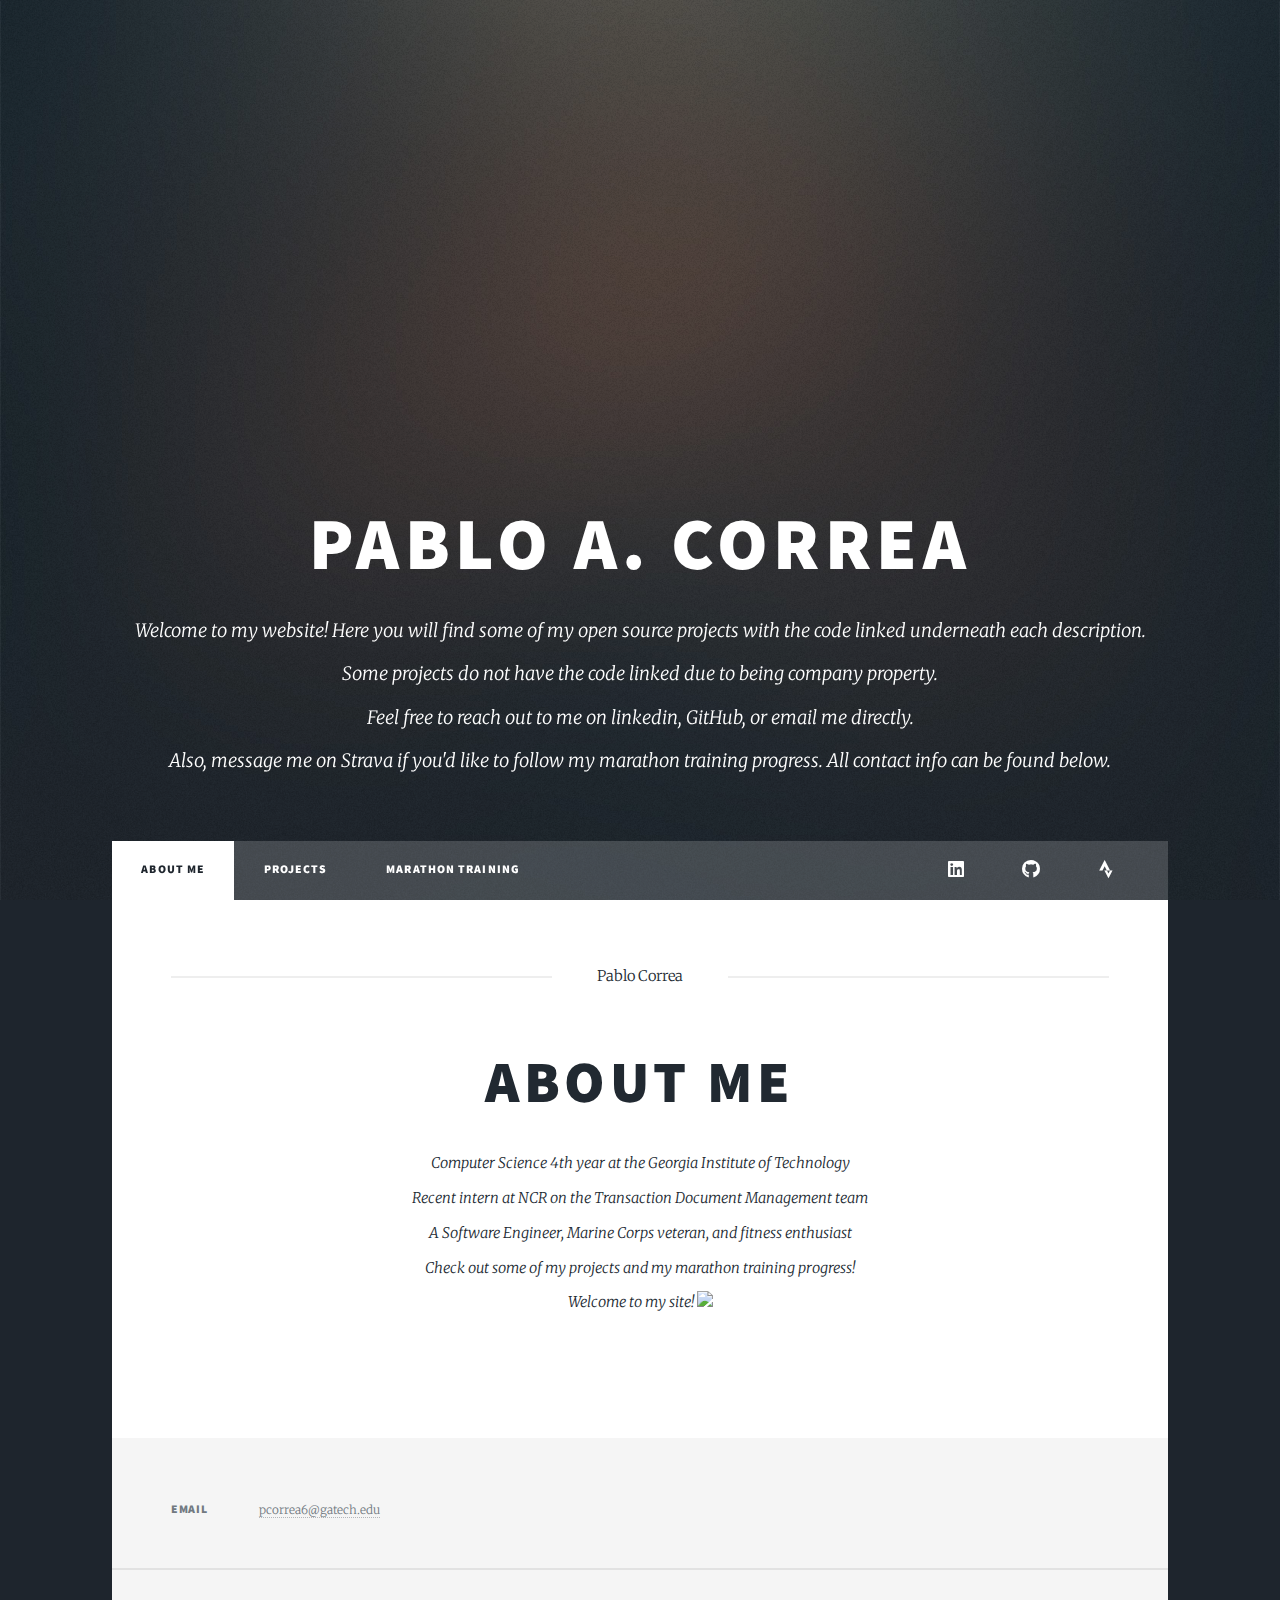
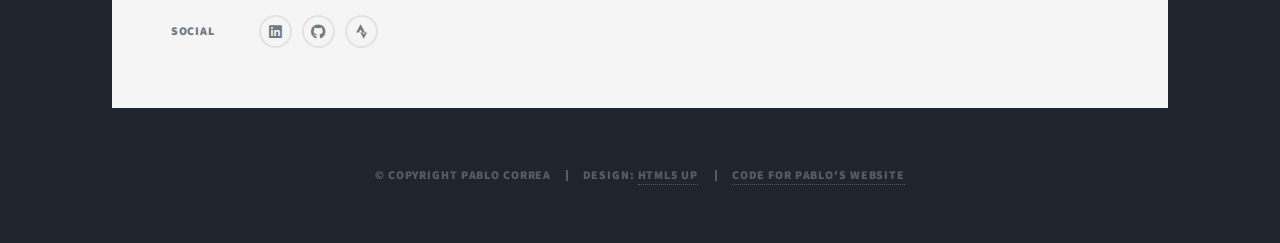
==== index.html @ 758f5866 "fix placement of snippet" ====
<!DOCTYPE HTML>
<!--
	Massively by HTML5 UP
	html5up.net | @ajlkn
	Free for personal and commercial use under the CCA 3.0 license (html5up.net/license)
-->
<html>
	<head>
		<title>Pablo Correa</title>
		<meta charset="utf-8" />
		<meta name="viewport" content="width=device-width, initial-scale=1, user-scalable=no" />
		<link rel="apple-touch-icon" sizes="180x180" href="images/Favicon/apple-touch-icon.png">
		<link rel="icon" type="image/png" sizes="32x32" href="images/Favicon/favicon-32x32.png">
		<link rel="icon" type="image/png" sizes="16x16" href="images/Favicon/favicon-16x16.png">
		<link rel="manifest" href="images/Favicon/site.webmanifest">
		<link rel="stylesheet" href="assets/css/main.css" />
		<noscript><link rel="stylesheet" href="assets/css/noscript.css" /></noscript>
	</head>
	<!-- Google tag (gtag.js) -->
<script async src="https://www.googletagmanager.com/gtag/js?id=G-QLB6ZJ953E"></script>
<script>
  window.dataLayer = window.dataLayer || [];
  function gtag(){dataLayer.push(arguments);}
  gtag('js', new Date());

  gtag('config', 'G-QLB6ZJ953E');
</script>
	<body class="is-preload">

		<!-- Wrapper -->
			<div id="wrapper" class="fade-in">

				<!-- Intro -->
					<div id="intro">
						<h1>Pablo A. Correa</h1>
						<p>Welcome to my website! Here you will find some of my open source projects with the code linked underneath each description.<br /> 
							Some projects do not have the code linked due to being company property. <br />
							Feel free to reach out to me on linkedin, GitHub, or email me directly. <br />
							Also, message me on Strava if you'd like to follow my marathon training progress. All contact info can be found below.
							</p>
					</div>

				<!-- Header -->
					<header id="header">
						
					</header>

				<!-- Nav -->
					<nav id="nav">
						<ul class="links">
							<li class="active"><a href="index.html">About Me</a></li>
							<li><a data-toggle="tab" href="Projects.html">Projects</a></li>
							<li><a data-toggle="tab" href="MarathonTraining.html">Marathon Training</a></li>
						</ul>
						<ul class="icons">
							<li><a href="https://www.linkedin.com/in/pablo-correa-67b4601b6/" class="icon brands fa-linkedin"><span class="label">LinkedIn</span></a></li>
							<li><a href="https://github.com/PCorrea1" class="icon brands fa-github"><span class="label">GitHub</span></a></li>
							<li><a href="https://www.strava.com/athletes/105768818" class="icon brands fa-strava"><span class="label">Strava</span></a></li>
							
						</ul>
					</nav>

				<!-- Main -->
					<div id="main">
						
							
						<!-- Featured Post -->
							<article class="post featured">
								<header class="major">
									<span class="date">Pablo Correa</span>
									<h2>About Me</a></h2>
									<p>Computer Science 4th year at the Georgia Institute of Technology<br />
									   Recent intern at NCR on the Transaction Document Management team<br/>
									   A Software Engineer, Marine Corps veteran, and fitness enthusiast<br/>
									   Check out some of my projects and my marathon training progress!<br/>
									   Welcome to my site! <img src="https://media.giphy.com/media/hvRJCLFzcasrR4ia7z/giphy.gif" width="30px"/>
									</p>
								</header>
							
							
					</div>

				<!-- Footer -->
					<footer id="footer">
						<section class="split contact">
							<section>
								<h3>Email</h3>
								<p><a href="#">pcorrea6@gatech.edu</a></p>
							</section>
							<section>
								<h3>Social</h3>
								<ul class="icons alt">
									<li><a href="https://www.linkedin.com/in/pablo-correa-67b4601b6/" class="icon brands fa-linkedin"><span class="label">LinkedIn</span></a></li>
									<li><a href="https://github.com/PCorrea1" class="icon brands fa-github"><span class="label">GitHub</span></a></li>
									<li><a href="https://www.strava.com/athletes/105768818" class="icon brands fa-strava"><span class="label">Strava</span></a></li>
									
								</ul>
							</section>
						</section>
					</footer>

				<!-- Copyright -->
					<div id="copyright">
						<ul><li>&copy; Copyright Pablo Correa</li><li>Design: <a href="https://html5up.net">HTML5 UP</a></li>
							<li><a href="https://github.com/PCorrea1/pablocorreajr.com">Code for Pablo's Website</a></li>
						</ul>
					</div>

			

		<!-- Scripts -->
			<script src="assets/js/jquery.min.js"></script>
			<script src="assets/js/jquery.scrollex.min.js"></script>
			<script src="assets/js/jquery.scrolly.min.js"></script>
			<script src="assets/js/browser.min.js"></script>
			<script src="assets/js/breakpoints.min.js"></script>
			<script src="assets/js/util.js"></script>
			<script src="assets/js/main.js"></script>
			<script src="assets/js/strava_api.js"></script>

	</body>
</html>
---- assets/css/main.css ----
@import url(fontawesome-all.min.css);
@import url("https://fonts.googleapis.com/css?family=Merriweather:300,700,300italic,700italic|Source+Sans+Pro:900");

/*
	Massively by HTML5 UP
	html5up.net | @ajlkn
	Free for personal and commercial use under the CCA 3.0 license (html5up.net/license)
*/

html, body, div, span, applet, object,
iframe, h1, h2, h3, h4, h5, h6, p, blockquote,
pre, a, abbr, acronym, address, big, cite,
code, del, dfn, em, img, ins, kbd, q, s, samp,
small, strike, strong, sub, sup, tt, var, b,
u, i, center, dl, dt, dd, ol, ul, li, fieldset,
form, label, legend, table, caption, tbody,
tfoot, thead, tr, th, td, article, aside,
canvas, details, embed, figure, figcaption,
footer, header, hgroup, menu, nav, output, ruby,
section, summary, time, mark, audio, video {
	margin: 0;
	padding: 0;
	border: 0;
	font-size: 100%;
	font: inherit;
	vertical-align: baseline;}

article, aside, details, figcaption, figure,
footer, header, hgroup, menu, nav, section {
	display: block;}

body {
	line-height: 1;
}

ol, ul {
	list-style: none;
}

blockquote, q {
	quotes: none;
}

	blockquote:before, blockquote:after, q:before, q:after {
		content: '';
		content: none;
	}

table {
	border-collapse: collapse;
	border-spacing: 0;
}

body {
	-webkit-text-size-adjust: none;
}

mark {
	background-color: transparent;
	color: inherit;
}

input::-moz-focus-inner {
	border: 0;
	padding: 0;
}

input, select, textarea {
	-moz-appearance: none;
	-webkit-appearance: none;
	-ms-appearance: none;
	appearance: none;
}

/* Basic */

	@-ms-viewport {
		width: device-width;
	}

	body {
		-ms-overflow-style: scrollbar;
	}

	@media screen and (max-width: 480px) {

		html, body {
			min-width: 320px;
		}

	}

	html {
		box-sizing: border-box;
	}

	*, *:before, *:after {
		box-sizing: inherit;
	}

	body {
		background-color: #1e252d;
	}
	
	.dark-mode {
		background-color: black;
		color: white;
	  }

		body.is-preload *, body.is-preload *:before, body.is-preload *:after {
			-moz-animation: none !important;
			-webkit-animation: none !important;
			-ms-animation: none !important;
			animation: none !important;
			-moz-transition: none !important;
			-webkit-transition: none !important;
			-ms-transition: none !important;
			transition: none !important;
		}

/* Type */

	html {
		font-size: 16pt;
	}

		@media screen and (max-width: 1680px) {

			html {
				font-size: 12pt;
			}

		}

		@media screen and (max-width: 1280px) {

			html {
				font-size: 11pt;
			}

		}

		@media screen and (max-width: 360px) {

			html {
				font-size: 10pt;
			}

		}

	body {
		color: #212931;
	}

	body, input, select, textarea {
		font-family: "Merriweather", Georgia, serif;
		font-weight: 300;
		font-size: 1rem;
		line-height: 2.375;
	}

	a {
		-moz-transition: color 0.2s ease-in-out, background-color 0.2s ease-in-out, border-color 0.2s ease-in-out, box-shadow 0.2s ease-in-out;
		-webkit-transition: color 0.2s ease-in-out, background-color 0.2s ease-in-out, border-color 0.2s ease-in-out, box-shadow 0.2s ease-in-out;
		-ms-transition: color 0.2s ease-in-out, background-color 0.2s ease-in-out, border-color 0.2s ease-in-out, box-shadow 0.2s ease-in-out;
		transition: color 0.2s ease-in-out, background-color 0.2s ease-in-out, border-color 0.2s ease-in-out, box-shadow 0.2s ease-in-out;
		border-bottom: dotted 1px;
		text-decoration: none;
	}

		a:hover {
			border-bottom-color: transparent;
		}

	strong, b {
		font-weight: 600;
	}

	em, i {
		font-style: italic;
	}

	p {
		text-align: justify;
		margin: 0 0 2rem 0;
	}

	h1, h2, h3, h4, h5, h6 {
		font-family: "Source Sans Pro", Helvetica, sans-serif;
		font-weight: 900;
		line-height: 1.5;
		letter-spacing: 0.075em;
		text-transform: uppercase;
		margin: 0 0 1rem 0;
	}

		h1 a, h2 a, h3 a, h4 a, h5 a, h6 a {
			border-bottom: 0;
			color: inherit;
			text-decoration: none;
		}

	h1 {
		font-size: 4rem;
		line-height: 1.1;
		margin: 0 0 2rem 0;
	}

	h2 {
		font-size: 1.75rem;
		line-height: 1.3;
		margin: 0 0 1.5rem 0;
	}

	h3 {
		font-size: 1.25rem;
		margin: 0 0 1.5rem 0;
	}

	h4 {
		font-size: 1rem;
	}

	h5 {
		font-size: 0.9rem;
	}

	h6 {
		font-size: 0.8rem;
	}

	sub {
		font-size: 0.8rem;
		position: relative;
		top: 0.5rem;
	}

	sup {
		font-size: 0.8rem;
		position: relative;
		top: -0.5rem;
	}

	blockquote {
		border-left: solid 4px;
		font-style: italic;
		margin: 0 0 2rem 0;
		padding: 0.5rem 0 0.5rem 2rem;
	}

	code {
		border: solid 2px;
		font-family: "Courier New", monospace;
		font-size: 0.9rem;
		margin: 0 0.25rem;
		padding: 0.25rem 0.65rem;
	}

	pre {
		-webkit-overflow-scrolling: touch;
		font-family: "Courier New", monospace;
		font-size: 0.9rem;
		margin: 0 0 2rem 0;
	}

		pre code {
			display: block;
			line-height: 1.75;
			padding: 1rem 1.5rem;
			overflow-x: auto;
		}

	hr {
		border: 0;
		border-bottom: solid 2px;
		margin: 3rem 0;
	}

		hr.major {
			margin: 5rem 0;
		}

	.align-left {
		text-align: left;
	}

	.align-center {
		text-align: center;
	}

	.align-right {
		text-align: right;
	}

	input, select, textarea {
		color: #212931;
	}

	a {
		color: #212931;
		border-bottom-color: rgba(33, 41, 49, 0.5);
	}

		a:hover {
			border-bottom-color: transparent;
			color: #18bfef !important;
		}

	strong, b {
		color: #212931;
	}

	h1, h2, h3, h4, h5, h6 {
		color: #212931;
	}

	blockquote {
		border-left-color: #eeeeee;
	}

	code {
		background: rgba(220, 220, 220, 0.25);
		border-color: #eeeeee;
	}

	hr {
		border-bottom-color: #eeeeee;
	}

/* Row */

	.row {
		display: flex;
		flex-wrap: wrap;
		box-sizing: border-box;
		align-items: stretch;
	}

		.row > * {
			box-sizing: border-box;
		}

		.row.gtr-uniform > * > :last-child {
			margin-bottom: 0;
		}

		.row.aln-left {
			justify-content: flex-start;
		}

		.row.aln-center {
			justify-content: center;
		}

		.row.aln-right {
			justify-content: flex-end;
		}

		.row.aln-top {
			align-items: flex-start;
		}

		.row.aln-middle {
			align-items: center;
		}

		.row.aln-bottom {
			align-items: flex-end;
		}

		.row > .imp {
			order: -1;
		}

		.row > .col-1 {
			width: 8.33333%;
		}

		.row > .off-1 {
			margin-left: 8.33333%;
		}

		.row > .col-2 {
			width: 16.66667%;
		}

		.row > .off-2 {
			margin-left: 16.66667%;
		}

		.row > .col-3 {
			width: 25%;
		}

		.row > .off-3 {
			margin-left: 25%;
		}

		.row > .col-4 {
			width: 33.33333%;
		}

		.row > .off-4 {
			margin-left: 33.33333%;
		}

		.row > .col-5 {
			width: 41.66667%;
		}

		.row > .off-5 {
			margin-left: 41.66667%;
		}

		.row > .col-6 {
			width: 50%;
		}

		.row > .off-6 {
			margin-left: 50%;
		}

		.row > .col-7 {
			width: 58.33333%;
		}

		.row > .off-7 {
			margin-left: 58.33333%;
		}

		.row > .col-8 {
			width: 66.66667%;
		}

		.row > .off-8 {
			margin-left: 66.66667%;
		}

		.row > .col-9 {
			width: 75%;
		}

		.row > .off-9 {
			margin-left: 75%;
		}

		.row > .col-10 {
			width: 83.33333%;
		}

		.row > .off-10 {
			margin-left: 83.33333%;
		}

		.row > .col-11 {
			width: 91.66667%;
		}

		.row > .off-11 {
			margin-left: 91.66667%;
		}

		.row > .col-12 {
			width: 100%;
		}

		.row > .off-12 {
			margin-left: 100%;
		}

		.row.gtr-0 {
			margin-top: 0;
			margin-left: 0rem;
		}

			.row.gtr-0 > * {
				padding: 0 0 0 0rem;
			}

			.row.gtr-0.gtr-uniform {
				margin-top: 0rem;
			}

				.row.gtr-0.gtr-uniform > * {
					padding-top: 0rem;
				}

		.row.gtr-25 {
			margin-top: 0;
			margin-left: -0.375rem;
		}

			.row.gtr-25 > * {
				padding: 0 0 0 0.375rem;
			}

			.row.gtr-25.gtr-uniform {
				margin-top: -0.375rem;
			}

				.row.gtr-25.gtr-uniform > * {
					padding-top: 0.375rem;
				}

		.row.gtr-50 {
			margin-top: 0;
			margin-left: -0.75rem;
		}

			.row.gtr-50 > * {
				padding: 0 0 0 0.75rem;
			}

			.row.gtr-50.gtr-uniform {
				margin-top: -0.75rem;
			}

				.row.gtr-50.gtr-uniform > * {
					padding-top: 0.75rem;
				}

		.row {
			margin-top: 0;
			margin-left: -1.5rem;
		}

			.row > * {
				padding: 0 0 0 1.5rem;
			}

			.row.gtr-uniform {
				margin-top: -1.5rem;
			}

				.row.gtr-uniform > * {
					padding-top: 1.5rem;
				}

		.row.gtr-150 {
			margin-top: 0;
			margin-left: -2.25rem;
		}

			.row.gtr-150 > * {
				padding: 0 0 0 2.25rem;
			}

			.row.gtr-150.gtr-uniform {
				margin-top: -2.25rem;
			}

				.row.gtr-150.gtr-uniform > * {
					padding-top: 2.25rem;
				}

		.row.gtr-200 {
			margin-top: 0;
			margin-left: -3rem;
		}

			.row.gtr-200 > * {
				padding: 0 0 0 3rem;
			}

			.row.gtr-200.gtr-uniform {
				margin-top: -3rem;
			}

				.row.gtr-200.gtr-uniform > * {
					padding-top: 3rem;
				}

		@media screen and (max-width: 1680px) {

			.row {
				display: flex;
				flex-wrap: wrap;
				box-sizing: border-box;
				align-items: stretch;
			}

				.row > * {
					box-sizing: border-box;
				}

				.row.gtr-uniform > * > :last-child {
					margin-bottom: 0;
				}

				.row.aln-left {
					justify-content: flex-start;
				}

				.row.aln-center {
					justify-content: center;
				}

				.row.aln-right {
					justify-content: flex-end;
				}

				.row.aln-top {
					align-items: flex-start;
				}

				.row.aln-middle {
					align-items: center;
				}

				.row.aln-bottom {
					align-items: flex-end;
				}

				.row > .imp-xlarge {
					order: -1;
				}

				.row > .col-1-xlarge {
					width: 8.33333%;
				}

				.row > .off-1-xlarge {
					margin-left: 8.33333%;
				}

				.row > .col-2-xlarge {
					width: 16.66667%;
				}

				.row > .off-2-xlarge {
					margin-left: 16.66667%;
				}

				.row > .col-3-xlarge {
					width: 25%;
				}

				.row > .off-3-xlarge {
					margin-left: 25%;
				}

				.row > .col-4-xlarge {
					width: 33.33333%;
				}

				.row > .off-4-xlarge {
					margin-left: 33.33333%;
				}

				.row > .col-5-xlarge {
					width: 41.66667%;
				}

				.row > .off-5-xlarge {
					margin-left: 41.66667%;
				}

				.row > .col-6-xlarge {
					width: 50%;
				}

				.row > .off-6-xlarge {
					margin-left: 50%;
				}

				.row > .col-7-xlarge {
					width: 58.33333%;
				}

				.row > .off-7-xlarge {
					margin-left: 58.33333%;
				}

				.row > .col-8-xlarge {
					width: 66.66667%;
				}

				.row > .off-8-xlarge {
					margin-left: 66.66667%;
				}

				.row > .col-9-xlarge {
					width: 75%;
				}

				.row > .off-9-xlarge {
					margin-left: 75%;
				}

				.row > .col-10-xlarge {
					width: 83.33333%;
				}

				.row > .off-10-xlarge {
					margin-left: 83.33333%;
				}

				.row > .col-11-xlarge {
					width: 91.66667%;
				}

				.row > .off-11-xlarge {
					margin-left: 91.66667%;
				}

				.row > .col-12-xlarge {
					width: 100%;
				}

				.row > .off-12-xlarge {
					margin-left: 100%;
				}

				.row.gtr-0 {
					margin-top: 0;
					margin-left: 0rem;
				}

					.row.gtr-0 > * {
						padding: 0 0 0 0rem;
					}

					.row.gtr-0.gtr-uniform {
						margin-top: 0rem;
					}

						.row.gtr-0.gtr-uniform > * {
							padding-top: 0rem;
						}

				.row.gtr-25 {
					margin-top: 0;
					margin-left: -0.375rem;
				}

					.row.gtr-25 > * {
						padding: 0 0 0 0.375rem;
					}

					.row.gtr-25.gtr-uniform {
						margin-top: -0.375rem;
					}

						.row.gtr-25.gtr-uniform > * {
							padding-top: 0.375rem;
						}

				.row.gtr-50 {
					margin-top: 0;
					margin-left: -0.75rem;
				}

					.row.gtr-50 > * {
						padding: 0 0 0 0.75rem;
					}

					.row.gtr-50.gtr-uniform {
						margin-top: -0.75rem;
					}

						.row.gtr-50.gtr-uniform > * {
							padding-top: 0.75rem;
						}

				.row {
					margin-top: 0;
					margin-left: -1.5rem;
				}

					.row > * {
						padding: 0 0 0 1.5rem;
					}

					.row.gtr-uniform {
						margin-top: -1.5rem;
					}

						.row.gtr-uniform > * {
							padding-top: 1.5rem;
						}

				.row.gtr-150 {
					margin-top: 0;
					margin-left: -2.25rem;
				}

					.row.gtr-150 > * {
						padding: 0 0 0 2.25rem;
					}

					.row.gtr-150.gtr-uniform {
						margin-top: -2.25rem;
					}

						.row.gtr-150.gtr-uniform > * {
							padding-top: 2.25rem;
						}

				.row.gtr-200 {
					margin-top: 0;
					margin-left: -3rem;
				}

					.row.gtr-200 > * {
						padding: 0 0 0 3rem;
					}

					.row.gtr-200.gtr-uniform {
						margin-top: -3rem;
					}

						.row.gtr-200.gtr-uniform > * {
							padding-top: 3rem;
						}

		}

		@media screen and (max-width: 1280px) {

			.row {
				display: flex;
				flex-wrap: wrap;
				box-sizing: border-box;
				align-items: stretch;
			}

				.row > * {
					box-sizing: border-box;
				}

				.row.gtr-uniform > * > :last-child {
					margin-bottom: 0;
				}

				.row.aln-left {
					justify-content: flex-start;
				}

				.row.aln-center {
					justify-content: center;
				}

				.row.aln-right {
					justify-content: flex-end;
				}

				.row.aln-top {
					align-items: flex-start;
				}

				.row.aln-middle {
					align-items: center;
				}

				.row.aln-bottom {
					align-items: flex-end;
				}

				.row > .imp-large {
					order: -1;
				}

				.row > .col-1-large {
					width: 8.33333%;
				}

				.row > .off-1-large {
					margin-left: 8.33333%;
				}

				.row > .col-2-large {
					width: 16.66667%;
				}

				.row > .off-2-large {
					margin-left: 16.66667%;
				}

				.row > .col-3-large {
					width: 25%;
				}

				.row > .off-3-large {
					margin-left: 25%;
				}

				.row > .col-4-large {
					width: 33.33333%;
				}

				.row > .off-4-large {
					margin-left: 33.33333%;
				}

				.row > .col-5-large {
					width: 41.66667%;
				}

				.row > .off-5-large {
					margin-left: 41.66667%;
				}

				.row > .col-6-large {
					width: 50%;
				}

				.row > .off-6-large {
					margin-left: 50%;
				}

				.row > .col-7-large {
					width: 58.33333%;
				}

				.row > .off-7-large {
					margin-left: 58.33333%;
				}

				.row > .col-8-large {
					width: 66.66667%;
				}

				.row > .off-8-large {
					margin-left: 66.66667%;
				}

				.row > .col-9-large {
					width: 75%;
				}

				.row > .off-9-large {
					margin-left: 75%;
				}

				.row > .col-10-large {
					width: 83.33333%;
				}

				.row > .off-10-large {
					margin-left: 83.33333%;
				}

				.row > .col-11-large {
					width: 91.66667%;
				}

				.row > .off-11-large {
					margin-left: 91.66667%;
				}

				.row > .col-12-large {
					width: 100%;
				}

				.row > .off-12-large {
					margin-left: 100%;
				}

				.row.gtr-0 {
					margin-top: 0;
					margin-left: 0rem;
				}

					.row.gtr-0 > * {
						padding: 0 0 0 0rem;
					}

					.row.gtr-0.gtr-uniform {
						margin-top: 0rem;
					}

						.row.gtr-0.gtr-uniform > * {
							padding-top: 0rem;
						}

				.row.gtr-25 {
					margin-top: 0;
					margin-left: -0.375rem;
				}

					.row.gtr-25 > * {
						padding: 0 0 0 0.375rem;
					}

					.row.gtr-25.gtr-uniform {
						margin-top: -0.375rem;
					}

						.row.gtr-25.gtr-uniform > * {
							padding-top: 0.375rem;
						}

				.row.gtr-50 {
					margin-top: 0;
					margin-left: -0.75rem;
				}

					.row.gtr-50 > * {
						padding: 0 0 0 0.75rem;
					}

					.row.gtr-50.gtr-uniform {
						margin-top: -0.75rem;
					}

						.row.gtr-50.gtr-uniform > * {
							padding-top: 0.75rem;
						}

				.row {
					margin-top: 0;
					margin-left: -1.5rem;
				}

					.row > * {
						padding: 0 0 0 1.5rem;
					}

					.row.gtr-uniform {
						margin-top: -1.5rem;
					}

						.row.gtr-uniform > * {
							padding-top: 1.5rem;
						}

				.row.gtr-150 {
					margin-top: 0;
					margin-left: -2.25rem;
				}

					.row.gtr-150 > * {
						padding: 0 0 0 2.25rem;
					}

					.row.gtr-150.gtr-uniform {
						margin-top: -2.25rem;
					}

						.row.gtr-150.gtr-uniform > * {
							padding-top: 2.25rem;
						}

				.row.gtr-200 {
					margin-top: 0;
					margin-left: -3rem;
				}

					.row.gtr-200 > * {
						padding: 0 0 0 3rem;
					}

					.row.gtr-200.gtr-uniform {
						margin-top: -3rem;
					}

						.row.gtr-200.gtr-uniform > * {
							padding-top: 3rem;
						}

		}

		@media screen and (max-width: 980px) {

			.row {
				display: flex;
				flex-wrap: wrap;
				box-sizing: border-box;
				align-items: stretch;
			}

				.row > * {
					box-sizing: border-box;
				}

				.row.gtr-uniform > * > :last-child {
					margin-bottom: 0;
				}

				.row.aln-left {
					justify-content: flex-start;
				}

				.row.aln-center {
					justify-content: center;
				}

				.row.aln-right {
					justify-content: flex-end;
				}

				.row.aln-top {
					align-items: flex-start;
				}

				.row.aln-middle {
					align-items: center;
				}

				.row.aln-bottom {
					align-items: flex-end;
				}

				.row > .imp-medium {
					order: -1;
				}

				.row > .col-1-medium {
					width: 8.33333%;
				}

				.row > .off-1-medium {
					margin-left: 8.33333%;
				}

				.row > .col-2-medium {
					width: 16.66667%;
				}

				.row > .off-2-medium {
					margin-left: 16.66667%;
				}

				.row > .col-3-medium {
					width: 25%;
				}

				.row > .off-3-medium {
					margin-left: 25%;
				}

				.row > .col-4-medium {
					width: 33.33333%;
				}

				.row > .off-4-medium {
					margin-left: 33.33333%;
				}

				.row > .col-5-medium {
					width: 41.66667%;
				}

				.row > .off-5-medium {
					margin-left: 41.66667%;
				}

				.row > .col-6-medium {
					width: 50%;
				}

				.row > .off-6-medium {
					margin-left: 50%;
				}

				.row > .col-7-medium {
					width: 58.33333%;
				}

				.row > .off-7-medium {
					margin-left: 58.33333%;
				}

				.row > .col-8-medium {
					width: 66.66667%;
				}

				.row > .off-8-medium {
					margin-left: 66.66667%;
				}

				.row > .col-9-medium {
					width: 75%;
				}

				.row > .off-9-medium {
					margin-left: 75%;
				}

				.row > .col-10-medium {
					width: 83.33333%;
				}

				.row > .off-10-medium {
					margin-left: 83.33333%;
				}

				.row > .col-11-medium {
					width: 91.66667%;
				}

				.row > .off-11-medium {
					margin-left: 91.66667%;
				}

				.row > .col-12-medium {
					width: 100%;
				}

				.row > .off-12-medium {
					margin-left: 100%;
				}

				.row.gtr-0 {
					margin-top: 0;
					margin-left: 0rem;
				}

					.row.gtr-0 > * {
						padding: 0 0 0 0rem;
					}

					.row.gtr-0.gtr-uniform {
						margin-top: 0rem;
					}

						.row.gtr-0.gtr-uniform > * {
							padding-top: 0rem;
						}

				.row.gtr-25 {
					margin-top: 0;
					margin-left: -0.375rem;
				}

					.row.gtr-25 > * {
						padding: 0 0 0 0.375rem;
					}

					.row.gtr-25.gtr-uniform {
						margin-top: -0.375rem;
					}

						.row.gtr-25.gtr-uniform > * {
							padding-top: 0.375rem;
						}

				.row.gtr-50 {
					margin-top: 0;
					margin-left: -0.75rem;
				}

					.row.gtr-50 > * {
						padding: 0 0 0 0.75rem;
					}

					.row.gtr-50.gtr-uniform {
						margin-top: -0.75rem;
					}

						.row.gtr-50.gtr-uniform > * {
							padding-top: 0.75rem;
						}

				.row {
					margin-top: 0;
					margin-left: -1.5rem;
				}

					.row > * {
						padding: 0 0 0 1.5rem;
					}

					.row.gtr-uniform {
						margin-top: -1.5rem;
					}

						.row.gtr-uniform > * {
							padding-top: 1.5rem;
						}

				.row.gtr-150 {
					margin-top: 0;
					margin-left: -2.25rem;
				}

					.row.gtr-150 > * {
						padding: 0 0 0 2.25rem;
					}

					.row.gtr-150.gtr-uniform {
						margin-top: -2.25rem;
					}

						.row.gtr-150.gtr-uniform > * {
							padding-top: 2.25rem;
						}

				.row.gtr-200 {
					margin-top: 0;
					margin-left: -3rem;
				}

					.row.gtr-200 > * {
						padding: 0 0 0 3rem;
					}

					.row.gtr-200.gtr-uniform {
						margin-top: -3rem;
					}

						.row.gtr-200.gtr-uniform > * {
							padding-top: 3rem;
						}

		}

		@media screen and (max-width: 736px) {

			.row {
				display: flex;
				flex-wrap: wrap;
				box-sizing: border-box;
				align-items: stretch;
			}

				.row > * {
					box-sizing: border-box;
				}

				.row.gtr-uniform > * > :last-child {
					margin-bottom: 0;
				}

				.row.aln-left {
					justify-content: flex-start;
				}

				.row.aln-center {
					justify-content: center;
				}

				.row.aln-right {
					justify-content: flex-end;
				}

				.row.aln-top {
					align-items: flex-start;
				}

				.row.aln-middle {
					align-items: center;
				}

				.row.aln-bottom {
					align-items: flex-end;
				}

				.row > .imp-small {
					order: -1;
				}

				.row > .col-1-small {
					width: 8.33333%;
				}

				.row > .off-1-small {
					margin-left: 8.33333%;
				}

				.row > .col-2-small {
					width: 16.66667%;
				}

				.row > .off-2-small {
					margin-left: 16.66667%;
				}

				.row > .col-3-small {
					width: 25%;
				}

				.row > .off-3-small {
					margin-left: 25%;
				}

				.row > .col-4-small {
					width: 33.33333%;
				}

				.row > .off-4-small {
					margin-left: 33.33333%;
				}

				.row > .col-5-small {
					width: 41.66667%;
				}

				.row > .off-5-small {
					margin-left: 41.66667%;
				}

				.row > .col-6-small {
					width: 50%;
				}

				.row > .off-6-small {
					margin-left: 50%;
				}

				.row > .col-7-small {
					width: 58.33333%;
				}

				.row > .off-7-small {
					margin-left: 58.33333%;
				}

				.row > .col-8-small {
					width: 66.66667%;
				}

				.row > .off-8-small {
					margin-left: 66.66667%;
				}

				.row > .col-9-small {
					width: 75%;
				}

				.row > .off-9-small {
					margin-left: 75%;
				}

				.row > .col-10-small {
					width: 83.33333%;
				}

				.row > .off-10-small {
					margin-left: 83.33333%;
				}

				.row > .col-11-small {
					width: 91.66667%;
				}

				.row > .off-11-small {
					margin-left: 91.66667%;
				}

				.row > .col-12-small {
					width: 100%;
				}

				.row > .off-12-small {
					margin-left: 100%;
				}

				.row.gtr-0 {
					margin-top: 0;
					margin-left: 0rem;
				}

					.row.gtr-0 > * {
						padding: 0 0 0 0rem;
					}

					.row.gtr-0.gtr-uniform {
						margin-top: 0rem;
					}

						.row.gtr-0.gtr-uniform > * {
							padding-top: 0rem;
						}

				.row.gtr-25 {
					margin-top: 0;
					margin-left: -0.375rem;
				}

					.row.gtr-25 > * {
						padding: 0 0 0 0.375rem;
					}

					.row.gtr-25.gtr-uniform {
						margin-top: -0.375rem;
					}

						.row.gtr-25.gtr-uniform > * {
							padding-top: 0.375rem;
						}

				.row.gtr-50 {
					margin-top: 0;
					margin-left: -0.75rem;
				}

					.row.gtr-50 > * {
						padding: 0 0 0 0.75rem;
					}

					.row.gtr-50.gtr-uniform {
						margin-top: -0.75rem;
					}

						.row.gtr-50.gtr-uniform > * {
							padding-top: 0.75rem;
						}

				.row {
					margin-top: 0;
					margin-left: -1.5rem;
				}

					.row > * {
						padding: 0 0 0 1.5rem;
					}

					.row.gtr-uniform {
						margin-top: -1.5rem;
					}

						.row.gtr-uniform > * {
							padding-top: 1.5rem;
						}

				.row.gtr-150 {
					margin-top: 0;
					margin-left: -2.25rem;
				}

					.row.gtr-150 > * {
						padding: 0 0 0 2.25rem;
					}

					.row.gtr-150.gtr-uniform {
						margin-top: -2.25rem;
					}

						.row.gtr-150.gtr-uniform > * {
							padding-top: 2.25rem;
						}

				.row.gtr-200 {
					margin-top: 0;
					margin-left: -3rem;
				}

					.row.gtr-200 > * {
						padding: 0 0 0 3rem;
					}

					.row.gtr-200.gtr-uniform {
						margin-top: -3rem;
					}

						.row.gtr-200.gtr-uniform > * {
							padding-top: 3rem;
						}

		}

		@media screen and (max-width: 480px) {

			.row {
				display: flex;
				flex-wrap: wrap;
				box-sizing: border-box;
				align-items: stretch;
			}

				.row > * {
					box-sizing: border-box;
				}

				.row.gtr-uniform > * > :last-child {
					margin-bottom: 0;
				}

				.row.aln-left {
					justify-content: flex-start;
				}

				.row.aln-center {
					justify-content: center;
				}

				.row.aln-right {
					justify-content: flex-end;
				}

				.row.aln-top {
					align-items: flex-start;
				}

				.row.aln-middle {
					align-items: center;
				}

				.row.aln-bottom {
					align-items: flex-end;
				}

				.row > .imp-xsmall {
					order: -1;
				}

				.row > .col-1-xsmall {
					width: 8.33333%;
				}

				.row > .off-1-xsmall {
					margin-left: 8.33333%;
				}

				.row > .col-2-xsmall {
					width: 16.66667%;
				}

				.row > .off-2-xsmall {
					margin-left: 16.66667%;
				}

				.row > .col-3-xsmall {
					width: 25%;
				}

				.row > .off-3-xsmall {
					margin-left: 25%;
				}

				.row > .col-4-xsmall {
					width: 33.33333%;
				}

				.row > .off-4-xsmall {
					margin-left: 33.33333%;
				}

				.row > .col-5-xsmall {
					width: 41.66667%;
				}

				.row > .off-5-xsmall {
					margin-left: 41.66667%;
				}

				.row > .col-6-xsmall {
					width: 50%;
				}

				.row > .off-6-xsmall {
					margin-left: 50%;
				}

				.row > .col-7-xsmall {
					width: 58.33333%;
				}

				.row > .off-7-xsmall {
					margin-left: 58.33333%;
				}

				.row > .col-8-xsmall {
					width: 66.66667%;
				}

				.row > .off-8-xsmall {
					margin-left: 66.66667%;
				}

				.row > .col-9-xsmall {
					width: 75%;
				}

				.row > .off-9-xsmall {
					margin-left: 75%;
				}

				.row > .col-10-xsmall {
					width: 83.33333%;
				}

				.row > .off-10-xsmall {
					margin-left: 83.33333%;
				}

				.row > .col-11-xsmall {
					width: 91.66667%;
				}

				.row > .off-11-xsmall {
					margin-left: 91.66667%;
				}

				.row > .col-12-xsmall {
					width: 100%;
				}

				.row > .off-12-xsmall {
					margin-left: 100%;
				}

				.row.gtr-0 {
					margin-top: 0;
					margin-left: 0rem;
				}

					.row.gtr-0 > * {
						padding: 0 0 0 0rem;
					}

					.row.gtr-0.gtr-uniform {
						margin-top: 0rem;
					}

						.row.gtr-0.gtr-uniform > * {
							padding-top: 0rem;
						}

				.row.gtr-25 {
					margin-top: 0;
					margin-left: -0.375rem;
				}

					.row.gtr-25 > * {
						padding: 0 0 0 0.375rem;
					}

					.row.gtr-25.gtr-uniform {
						margin-top: -0.375rem;
					}

						.row.gtr-25.gtr-uniform > * {
							padding-top: 0.375rem;
						}

				.row.gtr-50 {
					margin-top: 0;
					margin-left: -0.75rem;
				}

					.row.gtr-50 > * {
						padding: 0 0 0 0.75rem;
					}

					.row.gtr-50.gtr-uniform {
						margin-top: -0.75rem;
					}

						.row.gtr-50.gtr-uniform > * {
							padding-top: 0.75rem;
						}

				.row {
					margin-top: 0;
					margin-left: -1.5rem;
				}

					.row > * {
						padding: 0 0 0 1.5rem;
					}

					.row.gtr-uniform {
						margin-top: -1.5rem;
					}

						.row.gtr-uniform > * {
							padding-top: 1.5rem;
						}

				.row.gtr-150 {
					margin-top: 0;
					margin-left: -2.25rem;
				}

					.row.gtr-150 > * {
						padding: 0 0 0 2.25rem;
					}

					.row.gtr-150.gtr-uniform {
						margin-top: -2.25rem;
					}

						.row.gtr-150.gtr-uniform > * {
							padding-top: 2.25rem;
						}

				.row.gtr-200 {
					margin-top: 0;
					margin-left: -3rem;
				}

					.row.gtr-200 > * {
						padding: 0 0 0 3rem;
					}

					.row.gtr-200.gtr-uniform {
						margin-top: -3rem;
					}

						.row.gtr-200.gtr-uniform > * {
							padding-top: 3rem;
						}

		}

		@media screen and (max-width: 360px) {

			.row {
				display: flex;
				flex-wrap: wrap;
				box-sizing: border-box;
				align-items: stretch;
			}

				.row > * {
					box-sizing: border-box;
				}

				.row.gtr-uniform > * > :last-child {
					margin-bottom: 0;
				}

				.row.aln-left {
					justify-content: flex-start;
				}

				.row.aln-center {
					justify-content: center;
				}

				.row.aln-right {
					justify-content: flex-end;
				}

				.row.aln-top {
					align-items: flex-start;
				}

				.row.aln-middle {
					align-items: center;
				}

				.row.aln-bottom {
					align-items: flex-end;
				}

				.row > .imp-xxsmall {
					order: -1;
				}

				.row > .col-1-xxsmall {
					width: 8.33333%;
				}

				.row > .off-1-xxsmall {
					margin-left: 8.33333%;
				}

				.row > .col-2-xxsmall {
					width: 16.66667%;
				}

				.row > .off-2-xxsmall {
					margin-left: 16.66667%;
				}

				.row > .col-3-xxsmall {
					width: 25%;
				}

				.row > .off-3-xxsmall {
					margin-left: 25%;
				}

				.row > .col-4-xxsmall {
					width: 33.33333%;
				}

				.row > .off-4-xxsmall {
					margin-left: 33.33333%;
				}

				.row > .col-5-xxsmall {
					width: 41.66667%;
				}

				.row > .off-5-xxsmall {
					margin-left: 41.66667%;
				}

				.row > .col-6-xxsmall {
					width: 50%;
				}

				.row > .off-6-xxsmall {
					margin-left: 50%;
				}

				.row > .col-7-xxsmall {
					width: 58.33333%;
				}

				.row > .off-7-xxsmall {
					margin-left: 58.33333%;
				}

				.row > .col-8-xxsmall {
					width: 66.66667%;
				}

				.row > .off-8-xxsmall {
					margin-left: 66.66667%;
				}

				.row > .col-9-xxsmall {
					width: 75%;
				}

				.row > .off-9-xxsmall {
					margin-left: 75%;
				}

				.row > .col-10-xxsmall {
					width: 83.33333%;
				}

				.row > .off-10-xxsmall {
					margin-left: 83.33333%;
				}

				.row > .col-11-xxsmall {
					width: 91.66667%;
				}

				.row > .off-11-xxsmall {
					margin-left: 91.66667%;
				}

				.row > .col-12-xxsmall {
					width: 100%;
				}

				.row > .off-12-xxsmall {
					margin-left: 100%;
				}

				.row.gtr-0 {
					margin-top: 0;
					margin-left: 0rem;
				}

					.row.gtr-0 > * {
						padding: 0 0 0 0rem;
					}

					.row.gtr-0.gtr-uniform {
						margin-top: 0rem;
					}

						.row.gtr-0.gtr-uniform > * {
							padding-top: 0rem;
						}

				.row.gtr-25 {
					margin-top: 0;
					margin-left: -0.375rem;
				}

					.row.gtr-25 > * {
						padding: 0 0 0 0.375rem;
					}

					.row.gtr-25.gtr-uniform {
						margin-top: -0.375rem;
					}

						.row.gtr-25.gtr-uniform > * {
							padding-top: 0.375rem;
						}

				.row.gtr-50 {
					margin-top: 0;
					margin-left: -0.75rem;
				}

					.row.gtr-50 > * {
						padding: 0 0 0 0.75rem;
					}

					.row.gtr-50.gtr-uniform {
						margin-top: -0.75rem;
					}

						.row.gtr-50.gtr-uniform > * {
							padding-top: 0.75rem;
						}

				.row {
					margin-top: 0;
					margin-left: -1.5rem;
				}

					.row > * {
						padding: 0 0 0 1.5rem;
					}

					.row.gtr-uniform {
						margin-top: -1.5rem;
					}

						.row.gtr-uniform > * {
							padding-top: 1.5rem;
						}

				.row.gtr-150 {
					margin-top: 0;
					margin-left: -2.25rem;
				}

					.row.gtr-150 > * {
						padding: 0 0 0 2.25rem;
					}

					.row.gtr-150.gtr-uniform {
						margin-top: -2.25rem;
					}

						.row.gtr-150.gtr-uniform > * {
							padding-top: 2.25rem;
						}

				.row.gtr-200 {
					margin-top: 0;
					margin-left: -3rem;
				}

					.row.gtr-200 > * {
						padding: 0 0 0 3rem;
					}

					.row.gtr-200.gtr-uniform {
						margin-top: -3rem;
					}

						.row.gtr-200.gtr-uniform > * {
							padding-top: 3rem;
						}

		}

/* Box */

	.box {
		border: solid 2px;
		margin-bottom: 2rem;
		padding: 1.5rem;
	}

		.box > :last-child,
		.box > :last-child > :last-child,
		.box > :last-child > :last-child > :last-child {
			margin-bottom: 0;
		}

		.box.alt {
			border: 0;
			border-radius: 0;
			padding: 0;
		}

	.box {
		border-color: #eeeeee;
	}

/* Button */

	input[type="submit"],
	input[type="reset"],
	input[type="button"],
	button,
	.button {
		-moz-appearance: none;
		-webkit-appearance: none;
		-ms-appearance: none;
		appearance: none;
		-moz-transition: background-color 0.2s ease-in-out, box-shadow 0.2s ease-in-out, color 0.2s ease-in-out;
		-webkit-transition: background-color 0.2s ease-in-out, box-shadow 0.2s ease-in-out, color 0.2s ease-in-out;
		-ms-transition: background-color 0.2s ease-in-out, box-shadow 0.2s ease-in-out, color 0.2s ease-in-out;
		transition: background-color 0.2s ease-in-out, box-shadow 0.2s ease-in-out, color 0.2s ease-in-out;
		border: 0;
		border-radius: 0;
		cursor: pointer;
		display: inline-block;
		font-family: "Source Sans Pro", Helvetica, sans-serif;
		font-size: 0.8rem;
		font-weight: 900;
		letter-spacing: 0.075em;
		height: 3rem;
		line-height: 3rem;
		padding: 0 2rem;
		text-align: center;
		text-decoration: none;
		text-transform: uppercase;
		white-space: nowrap;
	}

		input[type="submit"].icon:before,
		input[type="reset"].icon:before,
		input[type="button"].icon:before,
		button.icon:before,
		.button.icon:before {
			margin-right: 0.5rem;
		}

		input[type="submit"].icon.solo,
		input[type="reset"].icon.solo,
		input[type="button"].icon.solo,
		button.icon.solo,
		.button.icon.solo {
			position: relative;
			width: 4rem;
			height: 4rem;
			line-height: 4rem;
			border-radius: 4rem;
			text-indent: 4rem;
			overflow: hidden;
			padding: 0;
			white-space: nowrap;
		}

			input[type="submit"].icon.solo:before,
			input[type="reset"].icon.solo:before,
			input[type="button"].icon.solo:before,
			button.icon.solo:before,
			.button.icon.solo:before {
				position: absolute;
				display: block;
				top: 0;
				left: 0;
				width: inherit;
				height: inherit;
				line-height: inherit;
				font-size: 1.25rem;
				margin-right: 0;
				text-align: center;
				text-indent: 0;
			}

		input[type="submit"].fit,
		input[type="reset"].fit,
		input[type="button"].fit,
		button.fit,
		.button.fit {
			width: 100%;
		}

		input[type="submit"].small,
		input[type="reset"].small,
		input[type="button"].small,
		button.small,
		.button.small {
			font-size: 0.7rem;
			height: 2.5rem;
			line-height: 2.5rem;
			padding: 0 1.5rem;
		}

		input[type="submit"].large,
		input[type="reset"].large,
		input[type="button"].large,
		button.large,
		.button.large {
			font-size: 0.9rem;
			height: 3.5rem;
			line-height: 3.5rem;
			padding: 0 2.75rem;
		}

		@media screen and (max-width: 980px) {

			input[type="submit"],
			input[type="reset"],
			input[type="button"],
			button,
			.button {
				font-size: 0.9rem;
				height: 3.25rem;
				line-height: 3.25rem;
			}

				input[type="submit"].large,
				input[type="reset"].large,
				input[type="button"].large,
				button.large,
				.button.large {
					font-size: 1rem;
					height: 3.75rem;
					line-height: 3.75rem;
				}

		}

		input[type="submit"].disabled, input[type="submit"]:disabled,
		input[type="reset"].disabled,
		input[type="reset"]:disabled,
		input[type="button"].disabled,
		input[type="button"]:disabled,
		button.disabled,
		button:disabled,
		.button.disabled,
		.button:disabled {
			pointer-events: none;
			opacity: 0.25;
		}

	input[type="submit"],
	input[type="reset"],
	input[type="button"],
	button,
	.button {
		background-color: transparent;
		box-shadow: inset 0 0 0 2px #212931;
		color: #212931 !important;
	}

		input[type="submit"]:hover,
		input[type="reset"]:hover,
		input[type="button"]:hover,
		button:hover,
		.button:hover {
			box-shadow: inset 0 0 0 2px #18bfef;
			color: #18bfef !important;
		}

		input[type="submit"].primary,
		input[type="reset"].primary,
		input[type="button"].primary,
		button.primary,
		.button.primary {
			background-color: #212931;
			box-shadow: none;
			color: #ffffff !important;
		}

			input[type="submit"].primary:hover,
			input[type="reset"].primary:hover,
			input[type="button"].primary:hover,
			button.primary:hover,
			.button.primary:hover {
				background-color: #18bfef;
			}

/* Form */

	form {
		margin: 0 0 2rem 0;
	}

		form > :last-child {
			margin-bottom: 0;
		}

		form > .fields {
			display: -moz-flex;
			display: -webkit-flex;
			display: -ms-flex;
			display: flex;
			-moz-flex-wrap: wrap;
			-webkit-flex-wrap: wrap;
			-ms-flex-wrap: wrap;
			flex-wrap: wrap;
			width: calc(100% + 3rem);
			margin: -1.5rem 0 2rem -1.5rem;
		}

			form > .fields > .field {
				-moz-flex-grow: 0;
				-webkit-flex-grow: 0;
				-ms-flex-grow: 0;
				flex-grow: 0;
				-moz-flex-shrink: 0;
				-webkit-flex-shrink: 0;
				-ms-flex-shrink: 0;
				flex-shrink: 0;
				padding: 1.5rem 0 0 1.5rem;
				width: calc(100% - 1.5rem);
			}

				form > .fields > .field.half {
					width: calc(50% - 0.75rem);
				}

				form > .fields > .field.third {
					width: calc(100%/3 - 0.5rem);
				}

				form > .fields > .field.quarter {
					width: calc(25% - 0.375rem);
				}

		@media screen and (max-width: 480px) {

			form > .fields {
				width: calc(100% + 3rem);
				margin: -1.5rem 0 2rem -1.5rem;
			}

				form > .fields > .field {
					padding: 1.5rem 0 0 1.5rem;
					width: calc(100% - 1.5rem);
				}

					form > .fields > .field.half {
						width: calc(100% - 1.5rem);
					}

					form > .fields > .field.third {
						width: calc(100% - 1.5rem);
					}

					form > .fields > .field.quarter {
						width: calc(100% - 1.5rem);
					}

		}

	label {
		display: block;
		font-family: "Source Sans Pro", Helvetica, sans-serif;
		font-weight: 900;
		line-height: 1.5;
		letter-spacing: 0.075em;
		font-size: 0.8rem;
		text-transform: uppercase;
		margin: 0 0 0.75rem 0;
	}

		@media screen and (max-width: 980px) {

			label {
				font-size: 0.9rem;
			}

		}

	input[type="text"],
	input[type="password"],
	input[type="email"],
	select,
	textarea {
		-moz-appearance: none;
		-webkit-appearance: none;
		-ms-appearance: none;
		appearance: none;
		background: transparent;
		border-radius: 0;
		border: solid 2px;
		color: inherit;
		display: block;
		outline: 0;
		padding: 0 1rem;
		text-decoration: none;
		width: 100%;
	}

		input[type="text"]:invalid,
		input[type="password"]:invalid,
		input[type="email"]:invalid,
		select:invalid,
		textarea:invalid {
			box-shadow: none;
		}

	select {
		background-size: 1.25rem;
		background-repeat: no-repeat;
		background-position: calc(100% - 1rem) center;
		height: 3rem;
		padding-right: 3rem;
		text-overflow: ellipsis;
	}

		select:focus::-ms-value {
			background-color: transparent;
		}

		select::-ms-expand {
			display: none;
		}

	input[type="text"],
	input[type="password"],
	input[type="email"],
	select {
		height: 3rem;
	}

	textarea {
		padding: 0.75rem 1rem;
	}

	input[type="checkbox"],
	input[type="radio"] {
		-moz-appearance: none;
		-webkit-appearance: none;
		-ms-appearance: none;
		appearance: none;
		display: block;
		float: left;
		margin-right: -2rem;
		opacity: 0;
		width: 1rem;
		z-index: -1;
	}

		input[type="checkbox"] + label,
		input[type="radio"] + label {
			text-decoration: none;
			cursor: pointer;
			display: inline-block;
			font-size: 1rem;
			letter-spacing: 0;
			font-family: "Merriweather", Georgia, serif;
			text-transform: none;
			font-weight: 300;
			padding-left: 2.8rem;
			padding-right: 1rem;
			position: relative;
		}

			input[type="checkbox"] + label:before,
			input[type="radio"] + label:before {
				-moz-osx-font-smoothing: grayscale;
				-webkit-font-smoothing: antialiased;
				display: inline-block;
				font-style: normal;
				font-variant: normal;
				text-rendering: auto;
				line-height: 1;
				text-transform: none !important;
				font-family: 'Font Awesome 5 Free';
				font-weight: 900;
			}

			input[type="checkbox"] + label:before,
			input[type="radio"] + label:before {
				border-radius: 0;
				border: solid 2px;
				content: '';
				display: inline-block;
				font-size: 0.8rem;
				height: 1.8rem;
				left: 0;
				line-height: 1.65rem;
				position: absolute;
				text-align: center;
				top: -0.125rem;
				width: 1.8rem;
			}

		input[type="checkbox"]:checked + label:before,
		input[type="radio"]:checked + label:before {
			content: '\f00c';
		}

	input[type="checkbox"] + label:before {
		border-radius: 0;
	}

	input[type="radio"] + label:before {
		border-radius: 100%;
	}

	::-webkit-input-placeholder {
		opacity: 1.0;
	}

	:-moz-placeholder {
		opacity: 1.0;
	}

	::-moz-placeholder {
		opacity: 1.0;
	}

	:-ms-input-placeholder {
		opacity: 1.0;
	}

	label {
		color: #212931;
	}

	input[type="text"],
	input[type="password"],
	input[type="email"],
	select,
	textarea {
		border-color: #eeeeee;
	}

		input[type="text"]:focus,
		input[type="password"]:focus,
		input[type="email"]:focus,
		select:focus,
		textarea:focus {
			border-color: #18bfef;
		}

	select {
		background-image: url("data:image/svg+xml;charset=utf8,%3Csvg xmlns='http://www.w3.org/2000/svg' width='40' height='40' preserveAspectRatio='none' viewBox='0 0 40 40'%3E%3Cpath d='M9.4,12.3l10.4,10.4l10.4-10.4c0.2-0.2,0.5-0.4,0.9-0.4c0.3,0,0.6,0.1,0.9,0.4l3.3,3.3c0.2,0.2,0.4,0.5,0.4,0.9 c0,0.4-0.1,0.6-0.4,0.9L20.7,31.9c-0.2,0.2-0.5,0.4-0.9,0.4c-0.3,0-0.6-0.1-0.9-0.4L4.3,17.3c-0.2-0.2-0.4-0.5-0.4-0.9 c0-0.4,0.1-0.6,0.4-0.9l3.3-3.3c0.2-0.2,0.5-0.4,0.9-0.4S9.1,12.1,9.4,12.3z' fill='%23eeeeee' /%3E%3C/svg%3E");
	}

		select option {
			background-color: #ffffff;
			color: #212931;
		}

	.select-wrapper:before {
		color: #eeeeee;
	}

	input[type="checkbox"] + label,
	input[type="radio"] + label {
		color: #212931;
	}

		input[type="checkbox"] + label:before,
		input[type="radio"] + label:before {
			border-color: #eeeeee;
		}

	input[type="checkbox"]:checked + label:before,
	input[type="radio"]:checked + label:before {
		background-color: #212931;
		border-color: #212931;
		color: #ffffff;
	}

	input[type="checkbox"]:focus + label:before,
	input[type="radio"]:focus + label:before {
		border-color: #18bfef;
	}

	::-webkit-input-placeholder {
		color: #909498 !important;
	}

	:-moz-placeholder {
		color: #909498 !important;
	}

	::-moz-placeholder {
		color: #909498 !important;
	}

	:-ms-input-placeholder {
		color: #909498 !important;
	}

	.formerize-placeholder {
		color: #909498 !important;
	}

/* Icon */

	.icon {
		text-decoration: none;
		border-bottom: none;
		position: relative;
	}

		.icon:before {
			-moz-osx-font-smoothing: grayscale;
			-webkit-font-smoothing: antialiased;
			display: inline-block;
			font-style: normal;
			font-variant: normal;
			text-rendering: auto;
			line-height: 1;
			text-transform: none !important;
			font-family: 'Font Awesome 5 Free';
			font-weight: 400;
		}

		.icon > .label {
			display: none;
		}

		.icon:before {
			line-height: inherit;
		}

		.icon.solid:before {
			font-weight: 900;
		}

		.icon.brands:before {
			font-family: 'Font Awesome 5 Brands';
		}

/* Image */

	.image {
		border: 0;
		display: inline-block;
		position: relative;
	}

		.image img {
			display: block;
		}

		.image.left, .image.right {
			max-width: 40%;
		}

			.image.left img, .image.right img {
				width: 100%;
			}

		.image.left {
			float: left;
			margin: 0 2rem 2rem 0;
			top: 0.75rem;
		}

		.image.right {
			float: right;
			margin: 0 0 2rem 2rem;
			top: 0.75rem;
		}

		.image.fit {
			display: block;
			margin: 2.5rem 0;
			width: 100%;
		}

			.image.fit:first-child {
				margin-top: 0;
			}

			.image.fit img {
				width: 100%;
			}

		.image.main {
			display: block;
			margin: 4rem 0;
			width: 100%;
		}

			.image.main:first-child {
				margin-top: 0;
			}

			.image.main img {
				width: 100%;
			}

		@media screen and (max-width: 736px) {

			.image.fit {
				margin: 2rem 0;
			}

			.image.main {
				margin: 2rem 0;
			}

		}

	a.image {
		overflow: hidden;
	}

		a.image img {
			-moz-transition: -moz-transform 0.2s ease-out;
			-webkit-transition: -webkit-transform 0.2s ease-out;
			-ms-transition: -ms-transform 0.2s ease-out;
			transition: transform 0.2s ease-out;
		}

		a.image:hover img {
			-moz-transform: scale(1.05);
			-webkit-transform: scale(1.05);
			-ms-transform: scale(1.05);
			transform: scale(1.05);
		}

/* Actions */

	ul.actions {
		display: -moz-flex;
		display: -webkit-flex;
		display: -ms-flex;
		display: flex;
		cursor: default;
		list-style: none;
		margin-left: -1rem;
		padding-left: 0;
	}

		ul.actions li {
			padding: 0 0 0 1rem;
			vertical-align: middle;
		}

		ul.actions.special {
			-moz-justify-content: center;
			-webkit-justify-content: center;
			-ms-justify-content: center;
			justify-content: center;
			width: 100%;
			margin-left: 0;
		}

			ul.actions.special li:first-child {
				padding-left: 0;
			}

		ul.actions.stacked {
			-moz-flex-direction: column;
			-webkit-flex-direction: column;
			-ms-flex-direction: column;
			flex-direction: column;
			margin-left: 0;
		}

			ul.actions.stacked li {
				padding: 1.3rem 0 0 0;
			}

				ul.actions.stacked li:first-child {
					padding-top: 0;
				}

		ul.actions.fit {
			width: calc(100% + 1rem);
		}

			ul.actions.fit li {
				-moz-flex-grow: 1;
				-webkit-flex-grow: 1;
				-ms-flex-grow: 1;
				flex-grow: 1;
				-moz-flex-shrink: 1;
				-webkit-flex-shrink: 1;
				-ms-flex-shrink: 1;
				flex-shrink: 1;
				width: 100%;
			}

				ul.actions.fit li > * {
					width: 100%;
				}

			ul.actions.fit.stacked {
				width: 100%;
			}

		@media screen and (max-width: 480px) {

			ul.actions:not(.fixed) {
				-moz-flex-direction: column;
				-webkit-flex-direction: column;
				-ms-flex-direction: column;
				flex-direction: column;
				margin-left: 0;
				width: 100% !important;
			}

				ul.actions:not(.fixed) li {
					-moz-flex-grow: 1;
					-webkit-flex-grow: 1;
					-ms-flex-grow: 1;
					flex-grow: 1;
					-moz-flex-shrink: 1;
					-webkit-flex-shrink: 1;
					-ms-flex-shrink: 1;
					flex-shrink: 1;
					padding: 1rem 0 0 0;
					text-align: center;
					width: 100%;
				}

					ul.actions:not(.fixed) li > * {
						width: 100%;
					}

					ul.actions:not(.fixed) li:first-child {
						padding-top: 0;
					}

					ul.actions:not(.fixed) li input[type="submit"],
					ul.actions:not(.fixed) li input[type="reset"],
					ul.actions:not(.fixed) li input[type="button"],
					ul.actions:not(.fixed) li button,
					ul.actions:not(.fixed) li .button {
						width: 100%;
					}

						ul.actions:not(.fixed) li input[type="submit"].icon:before,
						ul.actions:not(.fixed) li input[type="reset"].icon:before,
						ul.actions:not(.fixed) li input[type="button"].icon:before,
						ul.actions:not(.fixed) li button.icon:before,
						ul.actions:not(.fixed) li .button.icon:before {
							margin-left: -0.5rem;
						}

		}

/* Icons */

	ul.icons {
		cursor: default;
		list-style: none;
		padding-left: 0;
	}

		ul.icons li {
			display: inline-block;
			padding: 0 0.5rem 0 0;
			vertical-align: middle;
		}

			ul.icons li:last-child {
				padding-right: 0;
			}

			ul.icons li .icon:before {
				width: 2.25rem;
				height: 2.25rem;
				line-height: 2.25rem;
				display: inline-block;
				text-align: center;
				border-radius: 100%;
				font-size: 1.25rem;
			}

		ul.icons.alt li .icon:before {
			-moz-transition: color 0.2s ease-in-out, background-color 0.2s ease-in-out, border-color 0.2s ease-in-out, box-shadow 0.2s ease-in-out;
			-webkit-transition: color 0.2s ease-in-out, background-color 0.2s ease-in-out, border-color 0.2s ease-in-out, box-shadow 0.2s ease-in-out;
			-ms-transition: color 0.2s ease-in-out, background-color 0.2s ease-in-out, border-color 0.2s ease-in-out, box-shadow 0.2s ease-in-out;
			transition: color 0.2s ease-in-out, background-color 0.2s ease-in-out, border-color 0.2s ease-in-out, box-shadow 0.2s ease-in-out;
			font-size: 1rem;
		}

/* List */

	ol {
		list-style: decimal;
		margin: 0 0 2rem 0;
		padding-left: 1.25rem;
	}

		ol li {
			padding-left: 0.25rem;
		}

	ul {
		list-style: disc;
		margin: 0 0 2rem 0;
		padding-left: 1rem;
	}

		ul li {
			padding-left: 0.5rem;
		}

		ul.divided {
			list-style: none;
			padding-left: 0;
		}

			ul.divided li {
				border-top: solid 1px;
				padding: 0.5rem 0;
			}

				ul.divided li:first-child {
					border-top: 0;
					padding-top: 0;
				}

	dl {
		margin: 0 0 2rem 0;
	}

		dl dt {
			display: block;
			font-weight: 600;
			margin: 0 0 1rem 0;
		}

		dl dd {
			margin-left: 2rem;
		}

	ul.divided li {
		border-top-color: #eeeeee;
	}

	ul.icons li a.icon:hover:before {
		color: #18bfef;
	}

	ul.icons.alt li .icon:before {
		box-shadow: inset 0 0 0 2px #eeeeee;
	}

	ul.icons.alt li a.icon:hover:before {
		box-shadow: inset 0 0 0 2px #18bfef;
	}

/* Section/Article */

	section.special, article.special {
		text-align: center;
	}

	header {
		cursor: default;
	}

		header > .date {
			display: block;
			font-size: 0.8rem;
			height: 1;
			margin: 0 0 1rem 0;
			position: relative;
		}

		header > p {
			font-style: italic;
		}

		header > h1 + p {
			font-size: 1.1rem;
			margin-top: -0.5rem;
			line-height: 2;
		}

		header > h2 + p {
			font-size: 1rem;
			margin-top: -0.75rem;
		}

		header > h3 + p {
			font-size: 0.9rem;
			margin-top: -0.75rem;
		}

		header > h4 + p {
			font-size: 0.8rem;
			margin-top: -0.75rem;
		}

		header.major {
			margin: 0 0 4rem 0;
			text-align: center;
		}

			header.major > :last-child {
				margin-bottom: 0;
			}

			header.major > p {
				margin-top: 0;
				text-align: center;
			}

			header.major > .date {
				font-size: 1rem;
				margin: 0 0 4rem 0;
			}

				header.major > .date:before, header.major > .date:after {
					content: '';
					display: block;
					position: absolute;
					top: 50%;
					width: calc(50% - 6rem);
					border-top: solid 2px;
				}

				header.major > .date:before {
					left: 0;
				}

				header.major > .date:after {
					right: 0;
				}

		@media screen and (max-width: 980px) {

			header br {
				display: none;
			}

		}

		@media screen and (max-width: 736px) {

			header.major {
				margin: 0 0 2rem 0;
			}

		}

	header.major .date:before, header.major .date:after {
		border-top-color: #eeeeee;
	}

/* Table */

	.table-wrapper {
		-webkit-overflow-scrolling: touch;
		overflow-x: auto;
	}

	table {
		margin: 0 0 2rem 0;
		width: 100%;
	}

		table tbody tr {
			border: solid 1px;
			border-left: 0;
			border-right: 0;
		}

		table td {
			padding: 0.75rem 0.75rem;
		}

		table th {
			font-family: "Source Sans Pro", Helvetica, sans-serif;
			font-size: 0.8rem;
			font-weight: 900;
			letter-spacing: 0.075em;
			line-height: 1.5;
			padding: 0 0.75rem 0.75rem 0.75rem;
			text-align: left;
			text-transform: uppercase;
		}

			@media screen and (max-width: 980px) {

				table th {
					font-size: 0.9rem;
				}

			}

		table thead {
			border-bottom: solid 2px;
		}

		table tfoot {
			border-top: solid 2px;
		}

		table.alt {
			border-collapse: separate;
		}

			table.alt tbody tr td {
				border: solid 1px;
				border-left-width: 0;
				border-top-width: 0;
			}

				table.alt tbody tr td:first-child {
					border-left-width: 1px;
				}

			table.alt tbody tr:first-child td {
				border-top-width: 1px;
			}

			table.alt thead {
				border-bottom: 0;
			}

			table.alt tfoot {
				border-top: 0;
			}

	table tbody tr {
		border-color: #eeeeee;
	}

		table tbody tr:nth-child(2n + 1) {
			background-color: rgba(220, 220, 220, 0.25);
		}

	table th {
		color: #212931;
	}

	table thead {
		border-bottom-color: #eeeeee;
	}

	table tfoot {
		border-top-color: #eeeeee;
	}

	table.alt tbody tr td {
		border-color: #eeeeee;
	}

/* Pagination */

	.pagination {
		display: -moz-inline-flex;
		display: -webkit-inline-flex;
		display: -ms-inline-flex;
		display: inline-flex;
		-moz-user-select: none;
		-webkit-user-select: none;
		-ms-user-select: none;
		user-select: none;
		cursor: default;
		list-style: none;
		margin: 0 0 2rem 2px;
		padding: 0;
	}

		.pagination a, .pagination span {
			-moz-transition: background-color 0.2s ease-in-out, border-color 0.2s ease-in-out, box-shadow 0.2s ease-in-out, color 0.2s ease-in-out;
			-webkit-transition: background-color 0.2s ease-in-out, border-color 0.2s ease-in-out, box-shadow 0.2s ease-in-out, color 0.2s ease-in-out;
			-ms-transition: background-color 0.2s ease-in-out, border-color 0.2s ease-in-out, box-shadow 0.2s ease-in-out, color 0.2s ease-in-out;
			transition: background-color 0.2s ease-in-out, border-color 0.2s ease-in-out, box-shadow 0.2s ease-in-out, color 0.2s ease-in-out;
			border: solid 2px;
			display: inline-block;
			font-family: "Source Sans Pro", Helvetica, sans-serif;
			font-size: 0.8rem;
			font-weight: 900;
			height: 3rem;
			letter-spacing: 0.075em;
			line-height: calc(3rem - 4px);
			margin-left: -2px;
			min-width: 3rem;
			position: relative;
			text-align: center;
			text-decoration: none;
			text-transform: uppercase;
		}

		.pagination .next, .pagination .previous {
			text-decoration: none;
			padding: 0 1.75rem;
		}

			.pagination .next:before, .pagination .previous:before {
				-moz-osx-font-smoothing: grayscale;
				-webkit-font-smoothing: antialiased;
				display: inline-block;
				font-style: normal;
				font-variant: normal;
				text-rendering: auto;
				line-height: 1;
				text-transform: none !important;
				font-family: 'Font Awesome 5 Free';
				font-weight: 900;
			}

			.pagination .next:before, .pagination .previous:before {
				display: inline-block;
				color: inherit !important;
				line-height: inherit;
			}

		.pagination .previous:before {
			content: '\f104';
			margin-right: 0.9375em;
		}

		.pagination .next:before {
			content: '\f105';
			float: right;
			margin-left: 0.9375em;
		}

		@media screen and (max-width: 980px) {

			.pagination a, .pagination span {
				font-size: 0.9rem;
			}

		}

		@media screen and (max-width: 480px) {

			.pagination .page, .pagination .extra {
				display: none;
			}

		}

	.pagination a, .pagination span {
		border-color: #eeeeee;
	}

	.pagination a {
		color: #212931 !important;
	}

		.pagination a:hover {
			color: #18bfef !important;
			border-color: #18bfef;
			z-index: 1;
		}

			.pagination a:hover + a,
			.pagination a:hover + span {
				border-left-color: #18bfef;
			}

		.pagination a.active {
			background-color: #eeeeee;
		}

	.pagination span {
		color: #eeeeee;
	}

/* Wrapper */

	#wrapper {
		-moz-transition: opacity 0.5s ease;
		-webkit-transition: opacity 0.5s ease;
		-ms-transition: opacity 0.5s ease;
		transition: opacity 0.5s ease;
		position: relative;
		z-index: 1;
		overflow: hidden;
	}

		#wrapper > .bg {
			position: absolute;
			top: 0;
			left: 0;
			width: 100%;
			height: 100%;
			background-color: #212931;
			background-image: url("../../images/overlay.png"), linear-gradient(0deg, rgba(0, 0, 0, 0.1), rgba(0, 0, 0, 0.1)), url("../../images/bg.jpg");
			background-size: auto,								auto,														100% auto;
			background-position: center,								center,														top center;
			background-repeat: repeat,								no-repeat,													no-repeat;
			background-attachment: scroll,								scroll,														scroll;
			z-index: -1;
		}

			#wrapper > .bg.fixed {
				position: fixed;
				width: 100vw;
				height: 100vh;
			}

		#wrapper.fade-in:before {
			pointer-events: none;
			-moz-transition: opacity 1s ease-in-out;
			-webkit-transition: opacity 1s ease-in-out;
			-ms-transition: opacity 1s ease-in-out;
			transition: opacity 1s ease-in-out;
			-moz-transition-delay: 0.75s;
			-webkit-transition-delay: 0.75s;
			-ms-transition-delay: 0.75s;
			transition-delay: 0.75s;
			background: #1e252d;
			content: '';
			display: block;
			height: 100%;
			left: 0;
			opacity: 0;
			position: fixed;
			top: 0;
			width: 100%;
		}

		body.is-preload #wrapper.fade-in:before {
			opacity: 1;
		}

		@media screen and (orientation: portrait) {

			#wrapper > .bg {
				background-size: auto,								auto,														auto 175%;
			}

		}

/* Intro */

	#intro {
		color: #ffffff;
		padding: 8rem 4rem 6rem 4rem ;
		-moz-align-items: center;
		-webkit-align-items: center;
		-ms-align-items: center;
		align-items: center;
		display: -moz-flex;
		display: -webkit-flex;
		display: -ms-flex;
		display: flex;
		-moz-flex-direction: column;
		-webkit-flex-direction: column;
		-ms-flex-direction: column;
		flex-direction: column;
		-moz-justify-content: -moz-flex-end;
		-webkit-justify-content: -webkit-flex-end;
		-ms-justify-content: -ms-flex-end;
		justify-content: flex-end;
		-moz-transition: opacity 1s ease, -moz-transform 1s ease;
		-webkit-transition: opacity 1s ease, -webkit-transform 1s ease;
		-ms-transition: opacity 1s ease, -ms-transform 1s ease;
		transition: opacity 1s ease, transform 1s ease;
		position: relative;
		cursor: default;
		text-align: center;
		z-index: 1;
		min-height: 100vh;
	}

		#intro input, #intro select, #intro textarea {
			color: #ffffff;
		}

		#intro a {
			color: #ffffff;
			border-bottom-color: rgba(255, 255, 255, 0.5);
		}

			#intro a:hover {
				border-bottom-color: transparent;
				color: #18bfef !important;
			}

		#intro strong, #intro b {
			color: #ffffff;
		}

		#intro h1, #intro h2, #intro h3, #intro h4, #intro h5, #intro h6 {
			color: #ffffff;
		}

		#intro blockquote {
			border-left-color: #ffffff;
		}

		#intro code {
			background: rgba(255, 255, 255, 0.075);
			border-color: #ffffff;
		}

		#intro hr {
			border-bottom-color: #ffffff;
		}

		#intro input[type="submit"],
		#intro input[type="reset"],
		#intro input[type="button"],
		#intro button,
		#intro .button {
			background-color: transparent;
			box-shadow: inset 0 0 0 2px #ffffff;
			color: #ffffff !important;
		}

			#intro input[type="submit"]:hover,
			#intro input[type="reset"]:hover,
			#intro input[type="button"]:hover,
			#intro button:hover,
			#intro .button:hover {
				box-shadow: inset 0 0 0 2px #18bfef;
				color: #18bfef !important;
			}

			#intro input[type="submit"].primary,
			#intro input[type="reset"].primary,
			#intro input[type="button"].primary,
			#intro button.primary,
			#intro .button.primary {
				background-color: #ffffff;
				box-shadow: none;
				color: #1e252d !important;
			}

				#intro input[type="submit"].primary:hover,
				#intro input[type="reset"].primary:hover,
				#intro input[type="button"].primary:hover,
				#intro button.primary:hover,
				#intro .button.primary:hover {
					background-color: #18bfef;
				}

		#intro h1 {
			font-size: 5rem;
			line-height: 1;
		}

		#intro p {
			font-size: 1.25rem;
			font-style: italic;
			margin-top: -0.25rem;
			text-align: center;
		}

		#intro + #header {
			margin-top: -20rem;
		}

			#intro + #header .logo {
				-moz-transform: translateY(2rem);
				-webkit-transform: translateY(2rem);
				-ms-transform: translateY(2rem);
				transform: translateY(2rem);
				opacity: 0;
				visibility: hidden;
			}

		#intro.hidden {
			pointer-events: none;
			-moz-transform: translateY(2rem);
			-webkit-transform: translateY(2rem);
			-ms-transform: translateY(2rem);
			transform: translateY(2rem);
			-moz-transition: opacity 0.5s ease, -moz-transform 0.5s ease, visibility 0.5s;
			-webkit-transition: opacity 0.5s ease, -webkit-transform 0.5s ease, visibility 0.5s;
			-ms-transition: opacity 0.5s ease, -ms-transform 0.5s ease, visibility 0.5s;
			transition: opacity 0.5s ease, transform 0.5s ease, visibility 0.5s;
			opacity: 0;
			visibility: hidden;
		}

			#intro.hidden + #header .logo {
				-moz-transform: translateY(0);
				-webkit-transform: translateY(0);
				-ms-transform: translateY(0);
				transform: translateY(0);
				opacity: 1;
				visibility: visible;
			}

		body.is-preload #intro {
			-moz-transform: translateY(2rem);
			-webkit-transform: translateY(2rem);
			-ms-transform: translateY(2rem);
			transform: translateY(2rem);
			opacity: 0;
		}

			body.is-preload #intro:not(.hidden) + #header + #nav {
				-moz-transform: translateY(4rem);
				-webkit-transform: translateY(4rem);
				-ms-transform: translateY(4rem);
				transform: translateY(4rem);
				opacity: 0;
			}

		@media screen and (max-width: 980px) {

			#intro {
				padding: 4rem 4rem 2rem 4rem ;
				min-height: 90vh;
			}

				#intro p br {
					display: none;
				}

				#intro + #header {
					margin-top: -14rem;
				}

		}

		@media screen and (max-width: 736px) {

			#intro {
				padding: 3rem 2rem 1rem 2rem ;
				min-height: 80vh;
			}

				#intro h1 {
					font-size: 3.25rem;
					line-height: 1.1;
					margin-bottom: 1rem;
				}

				#intro p {
					font-size: 1rem;
					margin-top: 0rem;
				}

				#intro .actions {
					display: none;
				}

		}

/* Header */

	#header {
		color: #ffffff;
		-moz-align-items: center;
		-webkit-align-items: center;
		-ms-align-items: center;
		align-items: center;
		display: -moz-flex;
		display: -webkit-flex;
		display: -ms-flex;
		display: flex;
		-moz-flex-direction: column;
		-webkit-flex-direction: column;
		-ms-flex-direction: column;
		flex-direction: column;
		-moz-justify-content: -moz-flex-end;
		-webkit-justify-content: -webkit-flex-end;
		-ms-justify-content: -ms-flex-end;
		justify-content: flex-end;
		pointer-events: none;
		-moz-user-select: none;
		-webkit-user-select: none;
		-ms-user-select: none;
		user-select: none;
		height: 20rem;
		padding-bottom: 8rem;
		position: relative;
		text-align: center;
		z-index: 2;
	}

		#header input, #header select, #header textarea {
			color: #ffffff;
		}

		#header a {
			color: #ffffff;
			border-bottom-color: rgba(255, 255, 255, 0.5);
		}

			#header a:hover {
				border-bottom-color: transparent;
				color: #18bfef !important;
			}

		#header strong, #header b {
			color: #ffffff;
		}

		#header h1, #header h2, #header h3, #header h4, #header h5, #header h6 {
			color: #ffffff;
		}

		#header blockquote {
			border-left-color: #ffffff;
		}

		#header code {
			background: rgba(255, 255, 255, 0.075);
			border-color: #ffffff;
		}

		#header hr {
			border-bottom-color: #ffffff;
		}

		#header .logo {
			-moz-transition: border-color 0.2s ease-in-out, color 0.2s ease-in-out, opacity 0.5s ease, -moz-transform 0.5s ease, visibility 0.5s;
			-webkit-transition: border-color 0.2s ease-in-out, color 0.2s ease-in-out, opacity 0.5s ease, -webkit-transform 0.5s ease, visibility 0.5s;
			-ms-transition: border-color 0.2s ease-in-out, color 0.2s ease-in-out, opacity 0.5s ease, -ms-transform 0.5s ease, visibility 0.5s;
			transition: border-color 0.2s ease-in-out, color 0.2s ease-in-out, opacity 0.5s ease, transform 0.5s ease, visibility 0.5s;
			pointer-events: auto;
			border-style: solid;
			border-color: #ffffff;
			border-width: 5px !important;
			font-family: "Source Sans Pro", Helvetica, sans-serif;
			font-size: 2.25rem;
			font-weight: 900;
			letter-spacing: 0.075em;
			line-height: 1;
			padding: 1rem 1.75rem;
			text-transform: uppercase;
			visibility: visible;
		}

			#header .logo:hover {
				border-color: #18bfef !important;
				color: #18bfef !important;
			}

		@media screen and (max-width: 980px) {

			#header {
				height: 14rem;
				padding-bottom: 4rem;
			}

		}

		@media screen and (max-width: 736px) {

			#header {
				padding-bottom: 3rem;
			}

				#header .logo {
					font-size: 1.75rem;
					border-width: 3px !important;
				}

		}

/* Nav */

	#nav {
		color: #ffffff;
		display: -moz-flex;
		display: -webkit-flex;
		display: -ms-flex;
		display: flex;
		-moz-transition: -moz-transform 1s ease, opacity 1s ease;
		-webkit-transition: -webkit-transform 1s ease, opacity 1s ease;
		-ms-transition: -ms-transform 1s ease, opacity 1s ease;
		transition: transform 1s ease, opacity 1s ease;
		background: rgba(255, 255, 255, 0.175);
		height: 4rem;
		line-height: 4rem;
		margin: -4rem auto 0 auto;
		overflow: hidden;
		padding: 0 2rem 0 0;
		position: relative;
		width: calc(100% - 4rem);
		max-width: 72rem;
		z-index: 2;
	}

		#nav ul.divided li {
			border-top-color: #ffffff;
		}

		#nav ul.icons li a.icon:hover:before {
			color: #18bfef;
		}

		#nav ul.icons.alt li .icon:before {
			box-shadow: inset 0 0 0 2px #ffffff;
		}

		#nav ul.icons.alt li a.icon:hover:before {
			box-shadow: inset 0 0 0 2px #18bfef;
		}

		#nav input, #nav select, #nav textarea {
			color: #ffffff;
		}

		#nav a {
			color: #ffffff;
			border-bottom-color: rgba(255, 255, 255, 0.5);
			text-align: center;
  			padding: 14px 16px;
		}

			#nav a:hover {
				border-bottom-color: transparent;
				color: #18bfef !important;
			}

		#nav strong, #nav b {
			color: #ffffff;
		}

		#nav h1, #nav h2, #nav h3, #nav h4, #nav h5, #nav h6 {
			color: #ffffff;
		}

		#nav blockquote {
			border-left-color: #ffffff;
		}

		#nav code {
			background: rgba(255, 255, 255, 0.075);
			border-color: #ffffff;
		}

		#nav hr {
			border-bottom-color: #ffffff;
		}

		#nav ul.links {
			display: -moz-flex;
			display: -webkit-flex;
			display: -ms-flex;
			display: flex;
			-moz-flex-grow: 1;
			-webkit-flex-grow: 1;
			-ms-flex-grow: 1;
			flex-grow: 1;
			-moz-flex-shrink: 1;
			-webkit-flex-shrink: 1;
			-ms-flex-shrink: 1;
			flex-shrink: 1;
			font-family: "Source Sans Pro", Helvetica, sans-serif;
			font-weight: 900;
			letter-spacing: 0.075em;
			list-style: none;
			margin-bottom: 0;
			padding-left: 0;
			text-transform: uppercase;
		}

			#nav ul.links li {
				display: block;
				padding-left: 0;
			}

				#nav ul.links li a {
					-moz-transition: background-color 0.2s ease-in-out, color 0.2s ease-in-out;
					-webkit-transition: background-color 0.2s ease-in-out, color 0.2s ease-in-out;
					-ms-transition: background-color 0.2s ease-in-out, color 0.2s ease-in-out;
					transition: background-color 0.2s ease-in-out, color 0.2s ease-in-out;
					display: block;
					font-size: 0.8rem;
					outline: none;
					padding: 0 2rem;
				}

					#nav ul.links li a:hover {
						color: inherit !important;
						background-color: rgba(255, 255, 255, 0.1);
					}

				#nav ul.links li.active {
					background-color: #ffffff;
				}

					#nav ul.links li.active a {
						color: #1e252d;
					}

						#nav ul.links li.active a:hover {
							color: #18bfef !important;
						}

		#nav ul.icons {
			-moz-flex-grow: 0;
			-webkit-flex-grow: 0;
			-ms-flex-grow: 0;
			flex-grow: 0;
			-moz-flex-shrink: 0;
			-webkit-flex-shrink: 0;
			-ms-flex-shrink: 0;
			flex-shrink: 0;
			margin-bottom: 0;
		}

		@media screen and (max-width: 980px) {

			#nav {
				display: none;
			}

		}

/* Main */

	#main {
		background-color: #ffffff;
		position: relative;
		margin: 0 auto;
		width: calc(100% - 4rem);
		max-width: 72rem;
		z-index: 2;
	}

		#main > * {
			padding: 4rem 4rem 2rem 4rem ;
			border-top: solid 2px #eeeeee;
			margin: 0;
		}

			#main > *:first-child {
				border-top: 0;
			}

		#main > footer {
			text-align: center;
		}

		#main > .post {
			padding: 8rem 8rem 6rem 8rem ;
		}

			#main > .post header.major > .date {
				margin-top: -2rem;
			}

			#main > .post header.major > h1, #main > .post header.major h2 {
				font-size: 4rem;
				line-height: 1.1;
				margin: 0 0 2rem 0;
			}

			#main > .post.featured {
				text-align: center;
			}

			@media screen and (max-width: 1280px) {

				#main > .post {
					padding: 6rem 4rem 4rem 4rem ;
				}

			}

			@media screen and (max-width: 736px) {

				#main > .post {
					padding: 4rem 2rem 2rem 2rem ;
				}

					#main > .post header.major > .date {
						margin-top: -1rem;
						margin-bottom: 2rem;
					}

					#main > .post header.major > h1, #main > .post header.major h2 {
						font-size: 2.5rem;
						line-height: 1.2;
						margin: 0 0 1.5rem 0;
					}

			}

		#main > .posts {
			display: -moz-flex;
			display: -webkit-flex;
			display: -ms-flex;
			display: flex;
			-moz-flex-wrap: wrap;
			-webkit-flex-wrap: wrap;
			-ms-flex-wrap: wrap;
			flex-wrap: wrap;
			-moz-align-items: -moz-stretch;
			-webkit-align-items: -webkit-stretch;
			-ms-align-items: -ms-stretch;
			align-items: stretch;
			text-align: center;
			width: 100%;
			padding: 0;
		}

			#main > .posts > * {
				-moz-flex-shrink: 1;
				-webkit-flex-shrink: 1;
				-ms-flex-shrink: 1;
				flex-shrink: 1;
				-moz-flex-grow: 0;
				-webkit-flex-grow: 0;
				-ms-flex-grow: 0;
				flex-grow: 0;
			}

			#main > .posts > * {
				width: 50%;
			}

			#main > .posts > * {
				padding: 4rem;
				width: 50%;
			}

			#main > .posts > article {
				border-color: #eeeeee;
				border-left-width: 2px;
				border-style: solid;
				border-top-width: 2px;
				text-align: center;
			}

				#main > .posts > article > :last-child {
					margin-bottom: 0;
				}

				#main > .posts > article:nth-child(2n - 1) {
					border-left-width: 0;
				}

				#main > .posts > article:nth-child(-n + 2) {
					border-top-width: 0;
				}

			@media screen and (max-width: 980px) {

				#main > .posts > * {
					width: 50%;
				}

				#main > .posts > * {
					padding: 2.5rem;
					width: 50%;
				}

			}

			@media screen and (max-width: 736px) {

				#main > .posts > * {
					width: 100%;
				}

				#main > .posts > * {
					padding: 2rem;
					width: 100%;
				}

				#main > .posts > article:nth-child(2n - 1) {
					border-left-width: 2px;
				}

				#main > .posts > article:nth-child(-n + 2) {
					border-top-width: 2px;
				}

				#main > .posts > article:nth-child(n) {
					border-left-width: 0;
				}

				#main > .posts > article:nth-child(-n + 1) {
					border-top-width: 0;
				}

				#main > .posts > article .image {
					max-width: 25rem;
					margin-left: auto;
					margin-right: auto;
				}

			}

		@media screen and (max-width: 736px) {

			#main > * {
				padding: 2rem 2rem 0.1rem 2rem ;
			}

		}

		@media screen and (max-width: 480px) {

			#main {
				width: 100%;
			}

		}

/* Footer */

	#footer {
		color: #717981;
		display: -moz-flex;
		display: -webkit-flex;
		display: -ms-flex;
		display: flex;
		background-color: #f5f5f5;
		color: #909498;
		cursor: default;
		position: relative;
		margin: 0 auto;
		width: calc(100% - 4rem);
		max-width: 72rem;
		z-index: 2;
	}

		#footer input, #footer select, #footer textarea {
			color: #717981;
		}

		#footer a {
			color: #717981;
			border-bottom-color: rgba(113, 121, 129, 0.5);
		}

			#footer a:hover {
				border-bottom-color: transparent;
				color: #18bfef !important;
			}

		#footer strong, #footer b {
			color: #717981;
		}

		#footer h1, #footer h2, #footer h3, #footer h4, #footer h5, #footer h6 {
			color: #717981;
		}

		#footer blockquote {
			border-left-color: #e2e2e2;
		}

		#footer code {
			background: rgba(220, 220, 220, 0.5);
			border-color: #e2e2e2;
		}

		#footer hr {
			border-bottom-color: #e2e2e2;
		}

		#footer .box {
			border-color: #e2e2e2;
		}

		#footer input[type="submit"],
		#footer input[type="reset"],
		#footer input[type="button"],
		#footer button,
		#footer .button {
			background-color: transparent;
			box-shadow: inset 0 0 0 2px #717981;
			color: #717981 !important;
		}

			#footer input[type="submit"]:hover,
			#footer input[type="reset"]:hover,
			#footer input[type="button"]:hover,
			#footer button:hover,
			#footer .button:hover {
				box-shadow: inset 0 0 0 2px #18bfef;
				color: #18bfef !important;
			}

			#footer input[type="submit"].primary,
			#footer input[type="reset"].primary,
			#footer input[type="button"].primary,
			#footer button.primary,
			#footer .button.primary {
				background-color: #717981;
				box-shadow: none;
				color: #f5f5f5 !important;
			}

				#footer input[type="submit"].primary:hover,
				#footer input[type="reset"].primary:hover,
				#footer input[type="button"].primary:hover,
				#footer button.primary:hover,
				#footer .button.primary:hover {
					background-color: #18bfef;
				}

		#footer label {
			color: #717981;
		}

		#footer input[type="text"],
		#footer input[type="password"],
		#footer input[type="email"],
		#footer select,
		#footer textarea {
			border-color: #e2e2e2;
		}

			#footer input[type="text"]:focus,
			#footer input[type="password"]:focus,
			#footer input[type="email"]:focus,
			#footer select:focus,
			#footer textarea:focus {
				border-color: #18bfef;
			}

		#footer select {
			background-image: url("data:image/svg+xml;charset=utf8,%3Csvg xmlns='http://www.w3.org/2000/svg' width='40' height='40' preserveAspectRatio='none' viewBox='0 0 40 40'%3E%3Cpath d='M9.4,12.3l10.4,10.4l10.4-10.4c0.2-0.2,0.5-0.4,0.9-0.4c0.3,0,0.6,0.1,0.9,0.4l3.3,3.3c0.2,0.2,0.4,0.5,0.4,0.9 c0,0.4-0.1,0.6-0.4,0.9L20.7,31.9c-0.2,0.2-0.5,0.4-0.9,0.4c-0.3,0-0.6-0.1-0.9-0.4L4.3,17.3c-0.2-0.2-0.4-0.5-0.4-0.9 c0-0.4,0.1-0.6,0.4-0.9l3.3-3.3c0.2-0.2,0.5-0.4,0.9-0.4S9.1,12.1,9.4,12.3z' fill='%23e2e2e2' /%3E%3C/svg%3E");
		}

			#footer select option {
				background-color: #f5f5f5;
				color: #717981;
			}

		#footer .select-wrapper:before {
			color: #e2e2e2;
		}

		#footer input[type="checkbox"] + label,
		#footer input[type="radio"] + label {
			color: #717981;
		}

			#footer input[type="checkbox"] + label:before,
			#footer input[type="radio"] + label:before {
				border-color: #e2e2e2;
			}

		#footer input[type="checkbox"]:checked + label:before,
		#footer input[type="radio"]:checked + label:before {
			background-color: #717981;
			border-color: #717981;
			color: #f5f5f5;
		}

		#footer input[type="checkbox"]:focus + label:before,
		#footer input[type="radio"]:focus + label:before {
			border-color: #18bfef;
		}

		#footer ::-webkit-input-placeholder {
			color: #b3b7bb !important;
		}

		#footer :-moz-placeholder {
			color: #b3b7bb !important;
		}

		#footer ::-moz-placeholder {
			color: #b3b7bb !important;
		}

		#footer :-ms-input-placeholder {
			color: #b3b7bb !important;
		}

		#footer .formerize-placeholder {
			color: #b3b7bb !important;
		}

		#footer ul.divided li {
			border-top-color: #e2e2e2;
		}

		#footer ul.icons li a.icon:hover:before {
			color: #18bfef;
		}

		#footer ul.icons.alt li .icon:before {
			box-shadow: inset 0 0 0 2px #e2e2e2;
		}

		#footer ul.icons.alt li a.icon:hover:before {
			box-shadow: inset 0 0 0 2px #18bfef;
		}

		#footer header.major .date:before, #footer header.major .date:after {
			border-top-color: #e2e2e2;
		}

		#footer table tbody tr {
			border-color: #e2e2e2;
		}

			#footer table tbody tr:nth-child(2n + 1) {
				background-color: rgba(220, 220, 220, 0.5);
			}

		#footer table th {
			color: #717981;
		}

		#footer table thead {
			border-bottom-color: #e2e2e2;
		}

		#footer table tfoot {
			border-top-color: #e2e2e2;
		}

		#footer table.alt tbody tr td {
			border-color: #e2e2e2;
		}

		#footer .pagination a, #footer .pagination span {
			border-color: #e2e2e2;
		}

		#footer .pagination a {
			color: #717981 !important;
		}

			#footer .pagination a:hover {
				color: #18bfef !important;
				border-color: #18bfef;
				z-index: 1;
			}

				#footer .pagination a:hover + a,
				#footer .pagination a:hover + span {
					border-left-color: #18bfef;
				}

			#footer .pagination a.active {
				background-color: #e2e2e2;
			}

		#footer .pagination span {
			color: #e2e2e2;
		}

		#footer > section {
			-moz-flex-basis: 50%;
			-webkit-flex-basis: 50%;
			-ms-flex-basis: 50%;
			flex-basis: 50%;
			-moz-flex-grow: 1;
			-webkit-flex-grow: 1;
			-ms-flex-grow: 1;
			flex-grow: 1;
			-moz-flex-shrink: 1;
			-webkit-flex-shrink: 1;
			-ms-flex-shrink: 1;
			flex-shrink: 1;
			padding: 4rem 4rem 2rem 4rem ;
			border-left: solid 2px #e2e2e2;
		}

			#footer > section:first-child {
				border-left: 0;
			}

			#footer > section.split {
				display: -moz-flex;
				display: -webkit-flex;
				display: -ms-flex;
				display: flex;
				-moz-flex-direction: column;
				-webkit-flex-direction: column;
				-ms-flex-direction: column;
				flex-direction: column;
				padding: 0;
			}

				#footer > section.split > section {
					padding: 3rem 4rem 1rem 4rem ;
					border-top: solid 2px #e2e2e2;
				}

					#footer > section.split > section:first-child {
						padding: 5rem 4rem 1rem 4rem ;
						border-top: 0;
					}

					#footer > section.split > section:last-child {
						padding: 3rem 4rem 3rem 4rem ;
					}

				#footer > section.split.contact > section {
					display: -moz-flex;
					display: -webkit-flex;
					display: -ms-flex;
					display: flex;
					-moz-align-items: center;
					-webkit-align-items: center;
					-ms-align-items: center;
					align-items: center;
					padding: 3.15rem 4rem;
				}

					#footer > section.split.contact > section > * {
						margin-bottom: 0;
					}

					#footer > section.split.contact > section > :first-child {
						-moz-flex-shrink: 0;
						-webkit-flex-shrink: 0;
						-ms-flex-shrink: 0;
						flex-shrink: 0;
						-moz-flex-grow: 0;
						-webkit-flex-grow: 0;
						-ms-flex-grow: 0;
						flex-grow: 0;
						width: 6rem;
					}

					#footer > section.split.contact > section > :last-child {
						-moz-flex-shrink: 1;
						-webkit-flex-shrink: 1;
						-ms-flex-shrink: 1;
						flex-shrink: 1;
						-moz-flex-grow: 1;
						-webkit-flex-grow: 1;
						-ms-flex-grow: 1;
						flex-grow: 1;
					}

					#footer > section.split.contact > section:first-child {
						padding: 4rem 4rem 3rem 4rem;
					}

					#footer > section.split.contact > section:last-child {
						padding: 3rem 4rem 4rem 4rem;
					}

					#footer > section.split.contact > section.alt {
						-moz-align-items: -moz-flex-start;
						-webkit-align-items: -webkit-flex-start;
						-ms-align-items: -ms-flex-start;
						align-items: flex-start;
					}

						#footer > section.split.contact > section.alt > :last-child {
							margin-top: -0.325rem;
						}

		#footer form label,
		#footer h3,
		#footer p {
			font-size: 0.8rem;
		}

		@media screen and (max-width: 980px) {

			#footer {
				display: block;
			}

				#footer > section {
					border-top: solid 2px #e2e2e2;
				}

					#footer > section:first-child {
						border-top: 0;
					}

					#footer > section.split > section {
						padding: 4rem 4rem 2rem 4rem ;
					}

						#footer > section.split > section:first-child {
							padding: 4rem 4rem 2rem 4rem ;
						}

						#footer > section.split > section:last-child {
							padding: 4rem 4rem 2rem 4rem ;
						}

					#footer > section.split.contact > section {
						padding: 4rem;
					}

						#footer > section.split.contact > section:first-child {
							padding: 4rem;
						}

						#footer > section.split.contact > section:last-child {
							padding: 4rem;
						}

				#footer form label,
				#footer h3,
				#footer p {
					font-size: 0.9rem;
				}

		}

		@media screen and (max-width: 736px) {

			#footer > section {
				padding: 2rem 2rem 0.1rem 2rem ;
			}

				#footer > section.split > section {
					padding: 2rem 2rem 0.1rem 2rem ;
				}

					#footer > section.split > section:first-child {
						padding: 2rem 2rem 0.1rem 2rem ;
					}

					#footer > section.split > section:last-child {
						padding: 2rem 2rem 0.1rem 2rem ;
					}

				#footer > section.split.contact > section {
					padding: 2rem;
				}

					#footer > section.split.contact > section:first-child {
						padding: 2rem;
					}

					#footer > section.split.contact > section:last-child {
						padding: 2rem;
					}

		}

		@media screen and (max-width: 480px) {

			#footer {
				width: 100%;
			}

		}

	#copyright {
		color: #ffffff;
		position: relative;
		color: rgba(255, 255, 255, 0.25);
		cursor: default;
		font-family: "Source Sans Pro", Helvetica, sans-serif;
		font-size: 0.8rem;
		font-weight: 900;
		letter-spacing: 0.075em;
		line-height: 1.5;
		text-align: center;
		text-transform: uppercase;
		margin: 4rem auto 8rem auto;
		width: calc(100% - 4rem);
		max-width: 72rem;
		z-index: 2;
	}

		#copyright input, #copyright select, #copyright textarea {
			color: #ffffff;
		}

		#copyright a {
			color: #ffffff;
			border-bottom-color: rgba(255, 255, 255, 0.5);
		}

			#copyright a:hover {
				border-bottom-color: transparent;
				color: #18bfef !important;
			}

		#copyright strong, #copyright b {
			color: #ffffff;
		}

		#copyright h1, #copyright h2, #copyright h3, #copyright h4, #copyright h5, #copyright h6 {
			color: #ffffff;
		}

		#copyright blockquote {
			border-left-color: #ffffff;
		}

		#copyright code {
			background: rgba(255, 255, 255, 0.075);
			border-color: #ffffff;
		}

		#copyright hr {
			border-bottom-color: #ffffff;
		}

		#copyright a {
			color: inherit;
			border-bottom-color: inherit;
		}

		#copyright ul {
			list-style: none;
			margin: 0;
			padding-left: 0;
		}

			#copyright ul li {
				border-left: solid 2px;
				display: inline-block;
				line-height: 1;
				margin-left: 1rem;
				padding-left: 1rem;
			}

				#copyright ul li:first-child {
					border-left: 0;
					margin-left: 0;
					padding-left: 0;
				}

		@media screen and (max-width: 1280px) {

			#copyright {
				margin: 4rem auto;
			}

		}

		@media screen and (max-width: 480px) {

			#copyright ul li {
				border-left: 0;
				margin: 1rem 0 0 0;
				padding-left: 0;
				display: block;
			}

				#copyright ul li:first-child {
					margin-top: 0;
				}

		}

/* Nav Panel */

	#navPanelToggle {
		text-decoration: none;
		-moz-transition: color 0.2s ease-in-out, background-color 0.2s ease-in-out, box-shadow 0.2s ease-in-out;
		-webkit-transition: color 0.2s ease-in-out, background-color 0.2s ease-in-out, box-shadow 0.2s ease-in-out;
		-ms-transition: color 0.2s ease-in-out, background-color 0.2s ease-in-out, box-shadow 0.2s ease-in-out;
		transition: color 0.2s ease-in-out, background-color 0.2s ease-in-out, box-shadow 0.2s ease-in-out;
		display: none;
		position: fixed;
		top: 0.75rem;
		right: 0.75rem;
		border: 0;
		color: #ffffff;
		font-family: "Source Sans Pro", Helvetica, sans-serif;
		font-size: 0.9rem;
		font-weight: 900;
		letter-spacing: 0.075em;
		padding: 0.375rem 1.25rem;
		text-transform: uppercase;
		z-index: 10001;
	}

		#navPanelToggle:before {
			-moz-osx-font-smoothing: grayscale;
			-webkit-font-smoothing: antialiased;
			display: inline-block;
			font-style: normal;
			font-variant: normal;
			text-rendering: auto;
			line-height: 1;
			text-transform: none !important;
			font-family: 'Font Awesome 5 Free';
			font-weight: 900;
		}

		#navPanelToggle:before {
			content: '\f0c9';
			margin-right: 0.5rem;
		}

		#navPanelToggle.alt {
			background-color: rgba(255, 255, 255, 0.875);
			box-shadow: 0 0.125rem 0.75rem 0 rgba(30, 37, 45, 0.25);
			color: #212931;
		}

			#navPanelToggle.alt:hover {
				background-color: #ffffff;
			}

		@media screen and (max-width: 980px) {

			#navPanelToggle {
				display: block;
			}

		}

		@media screen and (max-width: 736px) {

			#navPanelToggle {
				font-size: 0.8rem;
				padding: 0.25rem 1rem;
			}

		}

	#navPanel {
		-moz-transform: translateX(20rem);
		-webkit-transform: translateX(20rem);
		-ms-transform: translateX(20rem);
		transform: translateX(20rem);
		-moz-transition: -moz-transform 0.5s ease, box-shadow 0.5s ease, visibility 0.5s;
		-webkit-transition: -webkit-transform 0.5s ease, box-shadow 0.5s ease, visibility 0.5s;
		-ms-transition: -ms-transform 0.5s ease, box-shadow 0.5s ease, visibility 0.5s;
		transition: transform 0.5s ease, box-shadow 0.5s ease, visibility 0.5s;
		display: none;
		-webkit-overflow-scrolling: touch;
		background: #ffffff;
		box-shadow: none;
		color: #212931;
		height: 100%;
		max-width: 80%;
		overflow-y: auto;
		padding: 3rem 2rem;
		position: fixed;
		right: 0;
		top: 0;
		visibility: hidden;
		width: 20rem;
		z-index: 10002;
	}

		#navPanel .links {
			list-style: none;
			padding-left: 0;
		}

			#navPanel .links li {
				border-top: solid 2px #eeeeee;
			}

				#navPanel .links li a {
					border-bottom: 0;
					display: block;
					font-family: "Source Sans Pro", Helvetica, sans-serif;
					font-size: 0.9rem;
					font-size: 0.9rem;
					font-weight: 900;
					letter-spacing: 0.075em;
					padding: 0.75rem 0;
					text-transform: uppercase;
				}

				#navPanel .links li:first-child {
					border-top: 0;
				}

		#navPanel .close {
			text-decoration: none;
			-moz-transition: color 0.2s ease-in-out;
			-webkit-transition: color 0.2s ease-in-out;
			-ms-transition: color 0.2s ease-in-out;
			transition: color 0.2s ease-in-out;
			-webkit-tap-highlight-color: rgba(0, 0, 0, 0);
			border: 0;
			color: #909498;
			cursor: pointer;
			display: block;
			height: 3.25rem;
			line-height: 3.25rem;
			padding-right: 1.25rem;
			position: absolute;
			right: 0;
			text-align: right;
			top: 0;
			vertical-align: middle;
			width: 7rem;
		}

			#navPanel .close:before {
				-moz-osx-font-smoothing: grayscale;
				-webkit-font-smoothing: antialiased;
				display: inline-block;
				font-style: normal;
				font-variant: normal;
				text-rendering: auto;
				line-height: 1;
				text-transform: none !important;
				font-family: 'Font Awesome 5 Free';
				font-weight: 900;
			}

			#navPanel .close:before {
				content: '\f00d';
				font-size: 1.25rem;
			}

			#navPanel .close:hover {
				color: #212931;
			}

			@media screen and (max-width: 736px) {

				#navPanel .close {
					height: 4rem;
					line-height: 4rem;
				}

			}

		@media screen and (max-width: 980px) {

			#navPanel {
				display: block;
			}

		}

		@media screen and (max-width: 736px) {

			#navPanel {
				padding: 2.5rem 1.75rem;
			}

		}

	@media screen and (max-width: 980px) {

		body.is-navPanel-visible #wrapper {
			opacity: 0.5;
		}

		body.is-navPanel-visible #navPanel {
			-moz-transform: translateX(0);
			-webkit-transform: translateX(0);
			-ms-transform: translateX(0);
			transform: translateX(0);
			box-shadow: 0 0 1.5rem 0 rgba(0, 0, 0, 0.2);
			visibility: visible;
		}

	}
---- assets/css/noscript.css ----
@import url(font-awesome.min.css);

/*
	Massively by HTML5 UP
	html5up.net | @ajlkn
	Free for personal and commercial use under the CCA 3.0 license (html5up.net/license)
*/

/* Wrapper */

	#wrapper {
		background-color: #212931;
		background-image: url("../../images/overlay.png"), linear-gradient(0deg, rgba(0, 0, 0, 0.1), rgba(0, 0, 0, 0.1)), url("../../images/bg.jpg");
		background-size: auto,								auto,														100% auto;
		background-position: center,								center,														top center;
		background-repeat: repeat,								no-repeat,													no-repeat;
		background-attachment: fixed,								fixed,														fixed;
	}

		#wrapper.fade-in:before {
			display: none;
		}

/* Intro */

	body.is-preload #intro {
		opacity: 1;
	}

		body.is-preload #intro:not(.hidden) + #header + #nav {
			-moz-transform: none;
			-webkit-transform: none;
			-ms-transform: none;
			transform: none;
			opacity: 1;
		}
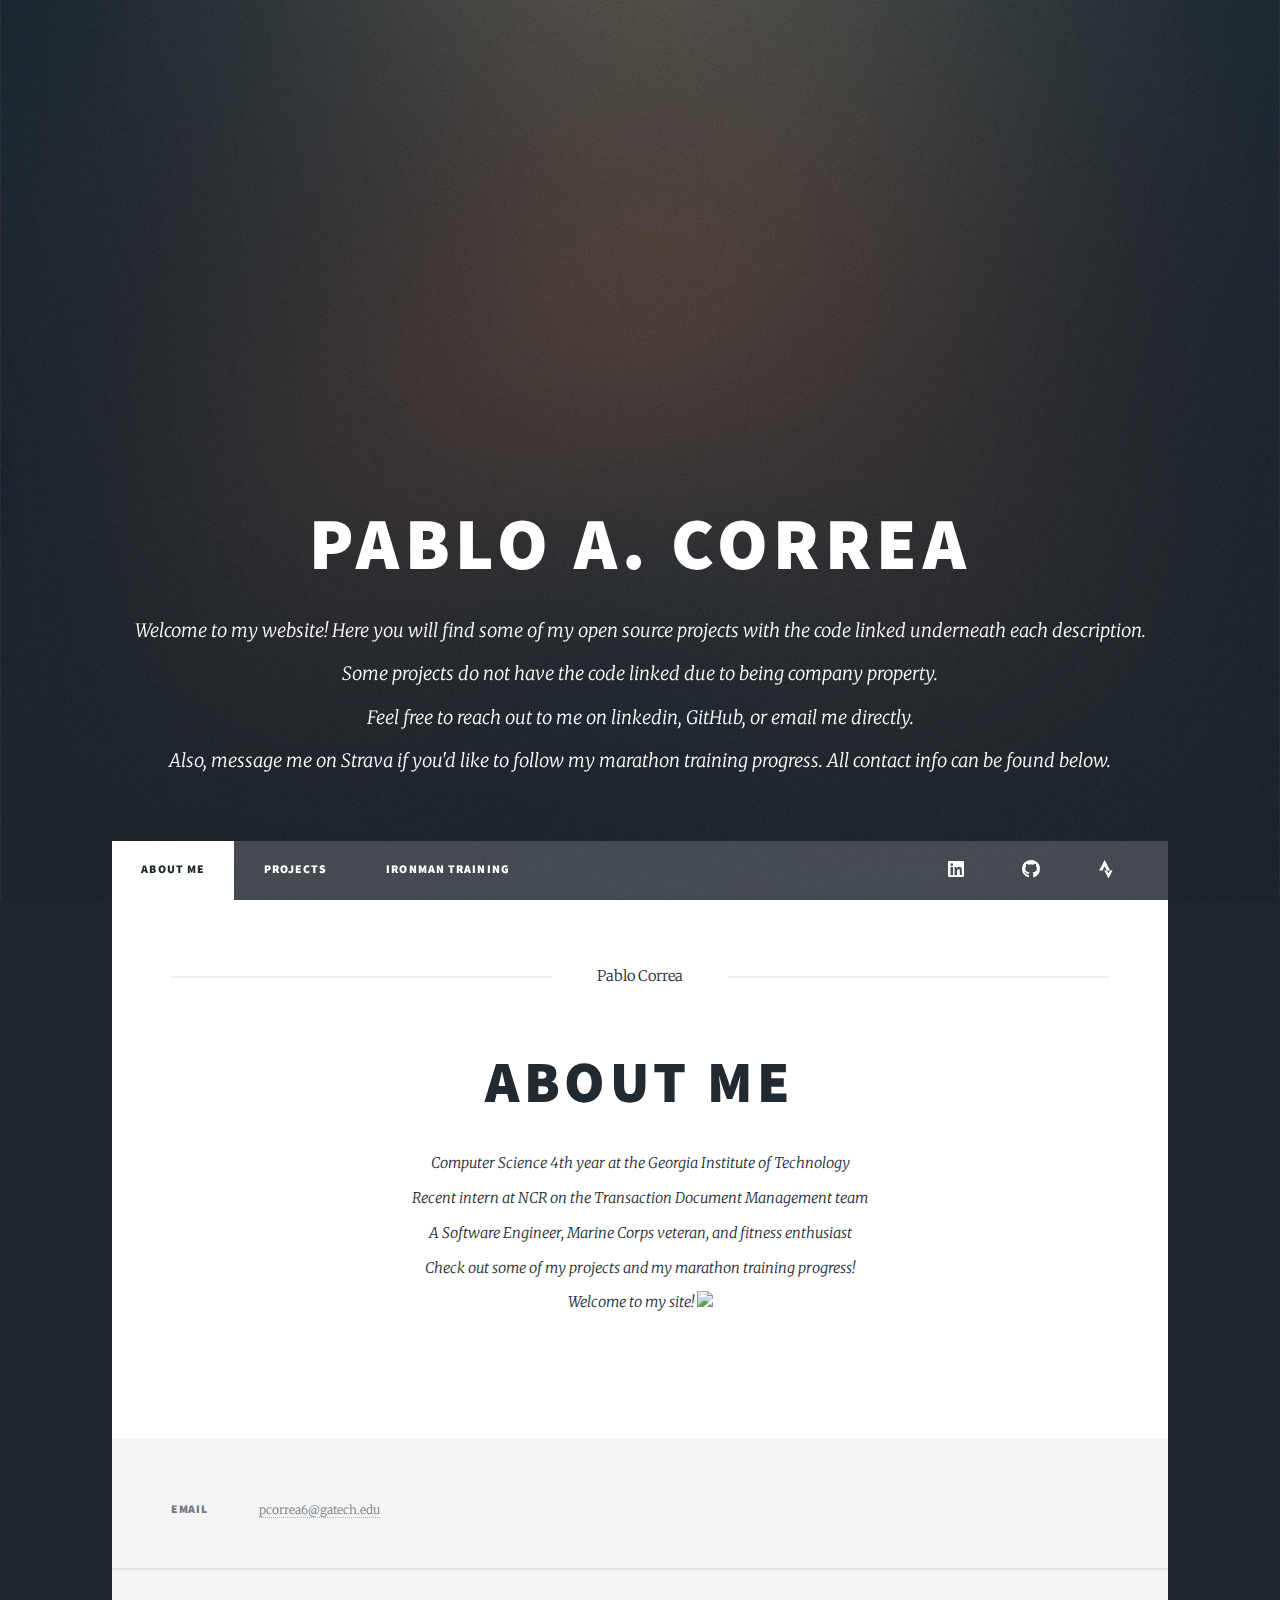
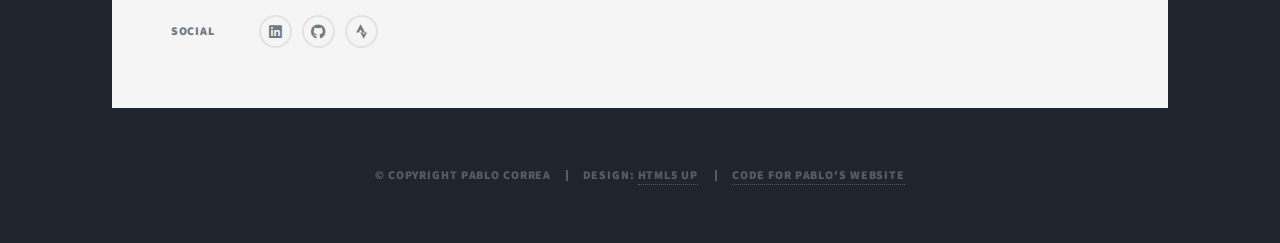
==== commit 7f4f2dd2: "update headers and links" ====
--- a/index.html
+++ b/index.html
@@ -6,6 +6,7 @@
 -->
 <html>
 	<head>
+
 		<title>Pablo Correa</title>
 		<meta charset="utf-8" />
 		<meta name="viewport" content="width=device-width, initial-scale=1, user-scalable=no" />
@@ -16,15 +17,6 @@
 		<link rel="stylesheet" href="assets/css/main.css" />
 		<noscript><link rel="stylesheet" href="assets/css/noscript.css" /></noscript>
 	</head>
-	<!-- Google tag (gtag.js) -->
-<script async src="https://www.googletagmanager.com/gtag/js?id=G-QLB6ZJ953E"></script>
-<script>
-  window.dataLayer = window.dataLayer || [];
-  function gtag(){dataLayer.push(arguments);}
-  gtag('js', new Date());
-
-  gtag('config', 'G-QLB6ZJ953E');
-</script>
 	<body class="is-preload">
 
 		<!-- Wrapper -->
@@ -50,7 +42,7 @@
 						<ul class="links">
 							<li class="active"><a href="index.html">About Me</a></li>
 							<li><a data-toggle="tab" href="Projects.html">Projects</a></li>
-							<li><a data-toggle="tab" href="MarathonTraining.html">Marathon Training</a></li>
+							<li><a data-toggle="tab" href="IronmanTraining.html">Ironman Training</a></li>
 						</ul>
 						<ul class="icons">
 							<li><a href="https://www.linkedin.com/in/pablo-correa-67b4601b6/" class="icon brands fa-linkedin"><span class="label">LinkedIn</span></a></li>
@@ -117,6 +109,14 @@
 			<script src="assets/js/util.js"></script>
 			<script src="assets/js/main.js"></script>
 			<script src="assets/js/strava_api.js"></script>
+			<script async src="https://www.googletagmanager.com/gtag/js?id=G-QLB6ZJ953E"></script>
+<script>
+  window.dataLayer = window.dataLayer || [];
+  function gtag(){dataLayer.push(arguments);}
+  gtag('js', new Date());
+
+  gtag('config', 'G-DCK3E078H2');
+</script>
 
 	</body>
 </html>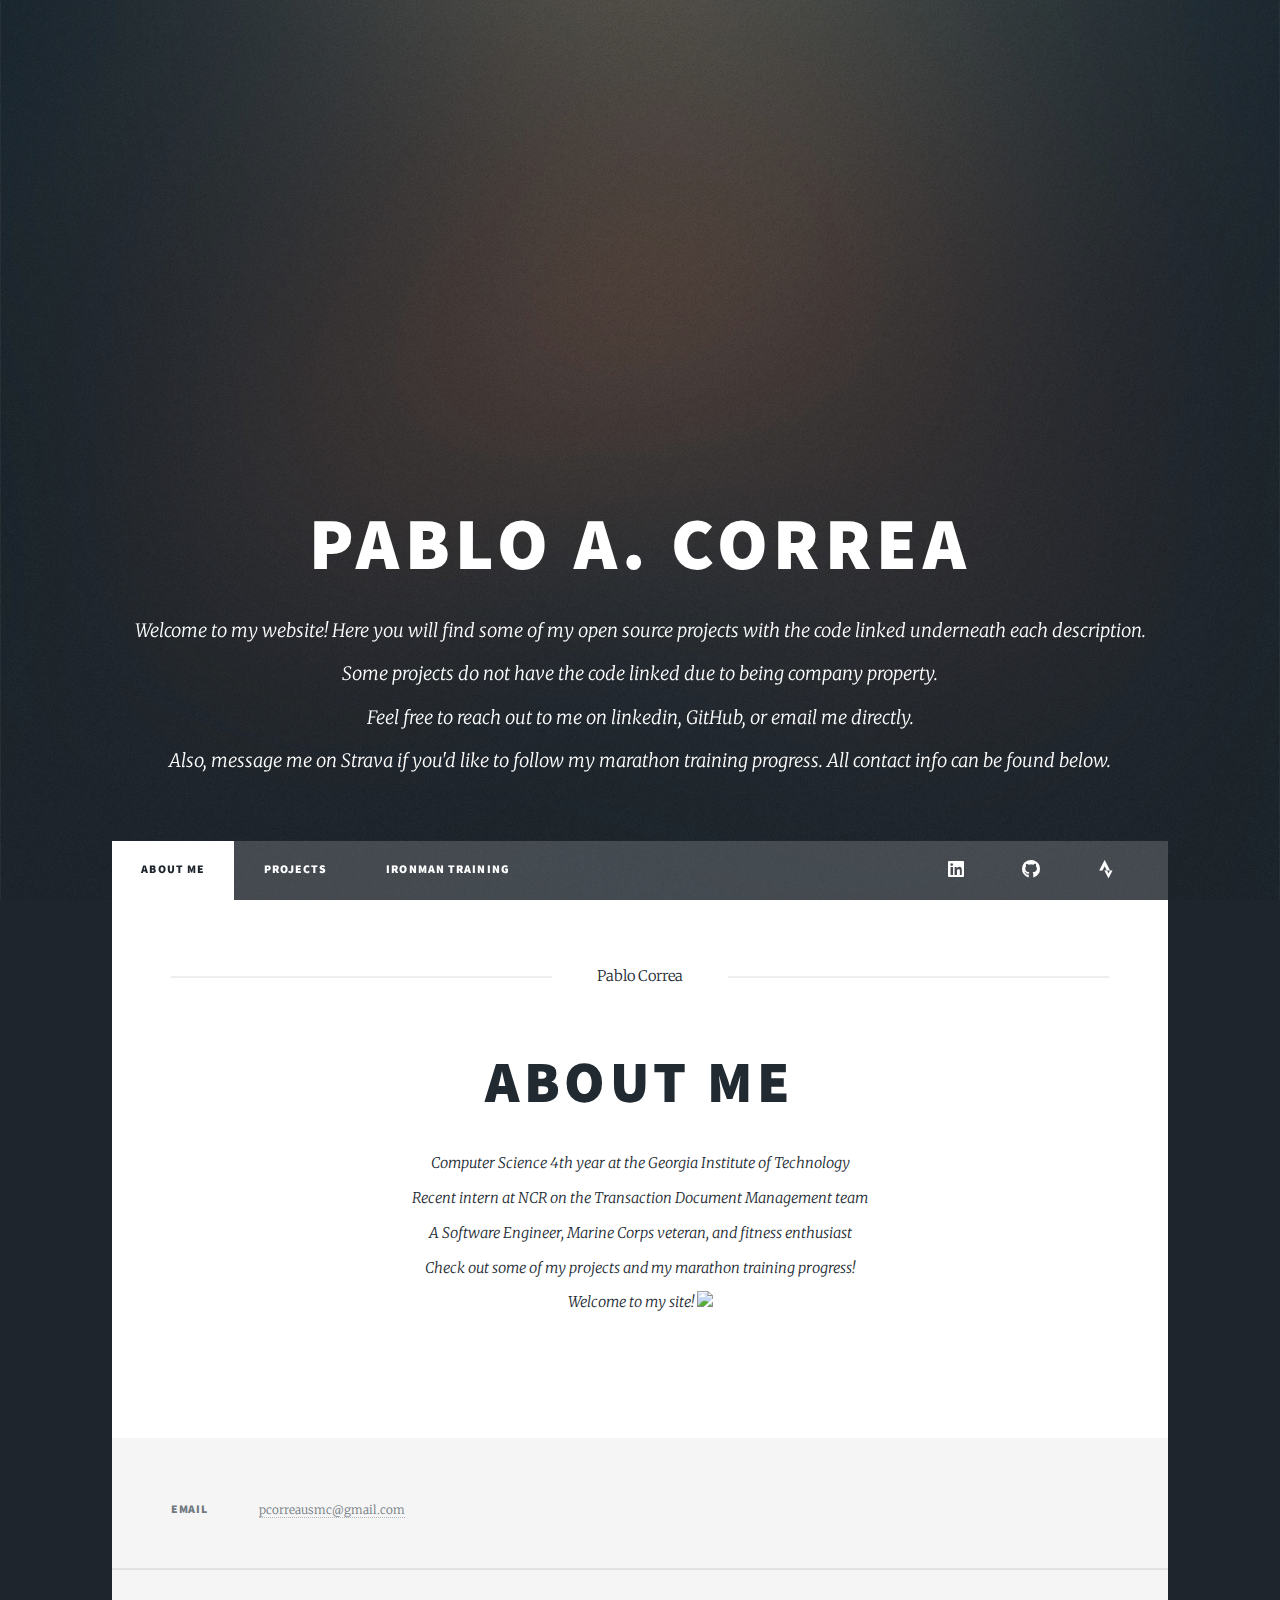
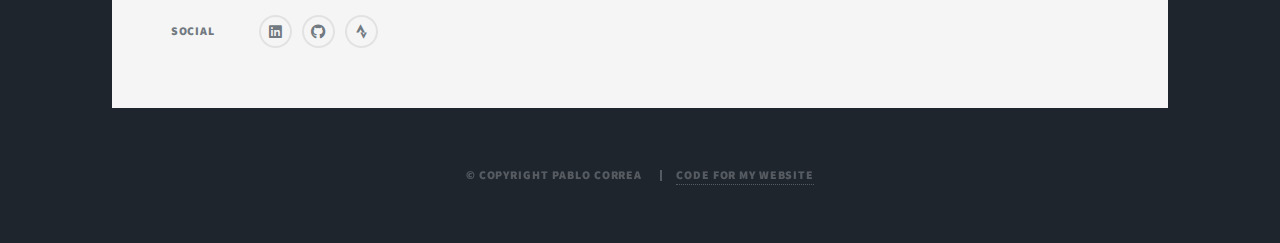
==== commit bd3d9e03: "remove footer stuff and update email" ====
--- a/index.html
+++ b/index.html
@@ -77,7 +77,7 @@
 						<section class="split contact">
 							<section>
 								<h3>Email</h3>
-								<p><a href="#">pcorrea6@gatech.edu</a></p>
+								<p><a href="#">pcorreausmc@gmail.com</a></p>
 							</section>
 							<section>
 								<h3>Social</h3>
@@ -93,8 +93,8 @@
 
 				<!-- Copyright -->
 					<div id="copyright">
-						<ul><li>&copy; Copyright Pablo Correa</li><li>Design: <a href="https://html5up.net">HTML5 UP</a></li>
-							<li><a href="https://github.com/PCorrea1/pablocorreajr.com">Code for Pablo's Website</a></li>
+						<ul><li>&copy; Copyright Pablo Correa</li>
+							<li><a href="https://github.com/PCorrea1/pablocorreajr.com">Code for my website</a></li>
 						</ul>
 					</div>
 
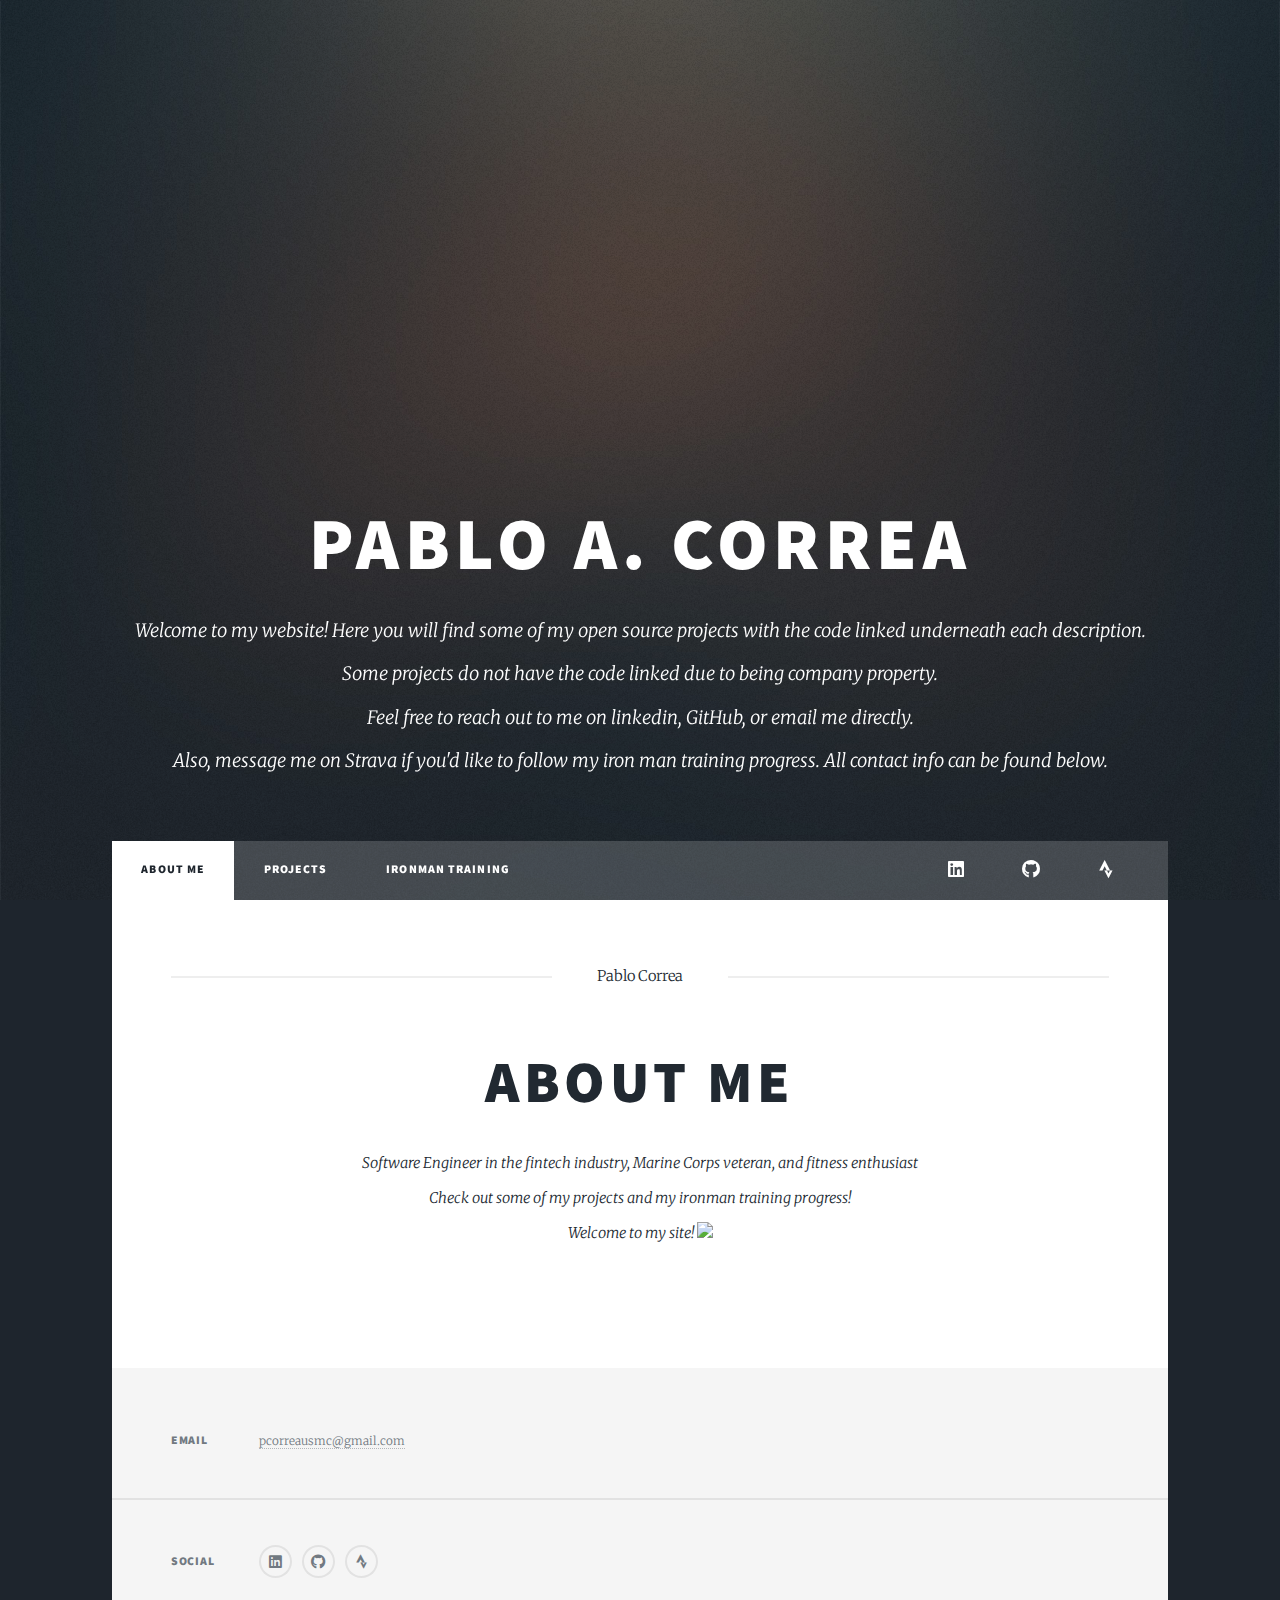
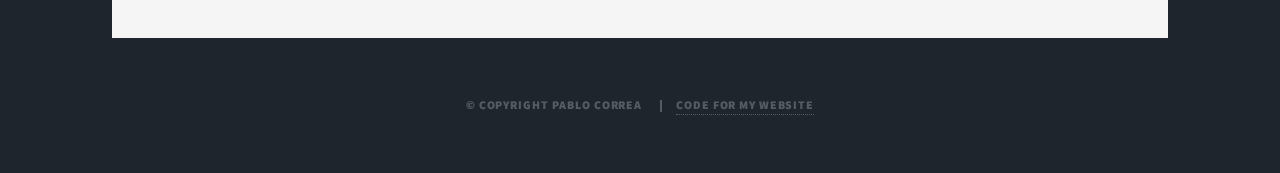
==== commit 61771158: "update bio and about me" ====
--- a/index.html
+++ b/index.html
@@ -1,9 +1,4 @@
 <!DOCTYPE HTML>
-<!--
-	Massively by HTML5 UP
-	html5up.net | @ajlkn
-	Free for personal and commercial use under the CCA 3.0 license (html5up.net/license)
--->
 <html>
 	<head>
 
@@ -28,7 +23,7 @@
 						<p>Welcome to my website! Here you will find some of my open source projects with the code linked underneath each description.<br /> 
 							Some projects do not have the code linked due to being company property. <br />
 							Feel free to reach out to me on linkedin, GitHub, or email me directly. <br />
-							Also, message me on Strava if you'd like to follow my marathon training progress. All contact info can be found below.
+							Also, message me on Strava if you'd like to follow my iron man training progress. All contact info can be found below.
 							</p>
 					</div>
 
@@ -61,10 +56,8 @@
 								<header class="major">
 									<span class="date">Pablo Correa</span>
 									<h2>About Me</a></h2>
-									<p>Computer Science 4th year at the Georgia Institute of Technology<br />
-									   Recent intern at NCR on the Transaction Document Management team<br/>
-									   A Software Engineer, Marine Corps veteran, and fitness enthusiast<br/>
-									   Check out some of my projects and my marathon training progress!<br/>
+									<p>Software Engineer in the fintech industry, Marine Corps veteran, and fitness enthusiast<br/>
+									   Check out some of my projects and my ironman training progress!<br/>
 									   Welcome to my site! <img src="https://media.giphy.com/media/hvRJCLFzcasrR4ia7z/giphy.gif" width="30px"/>
 									</p>
 								</header>
